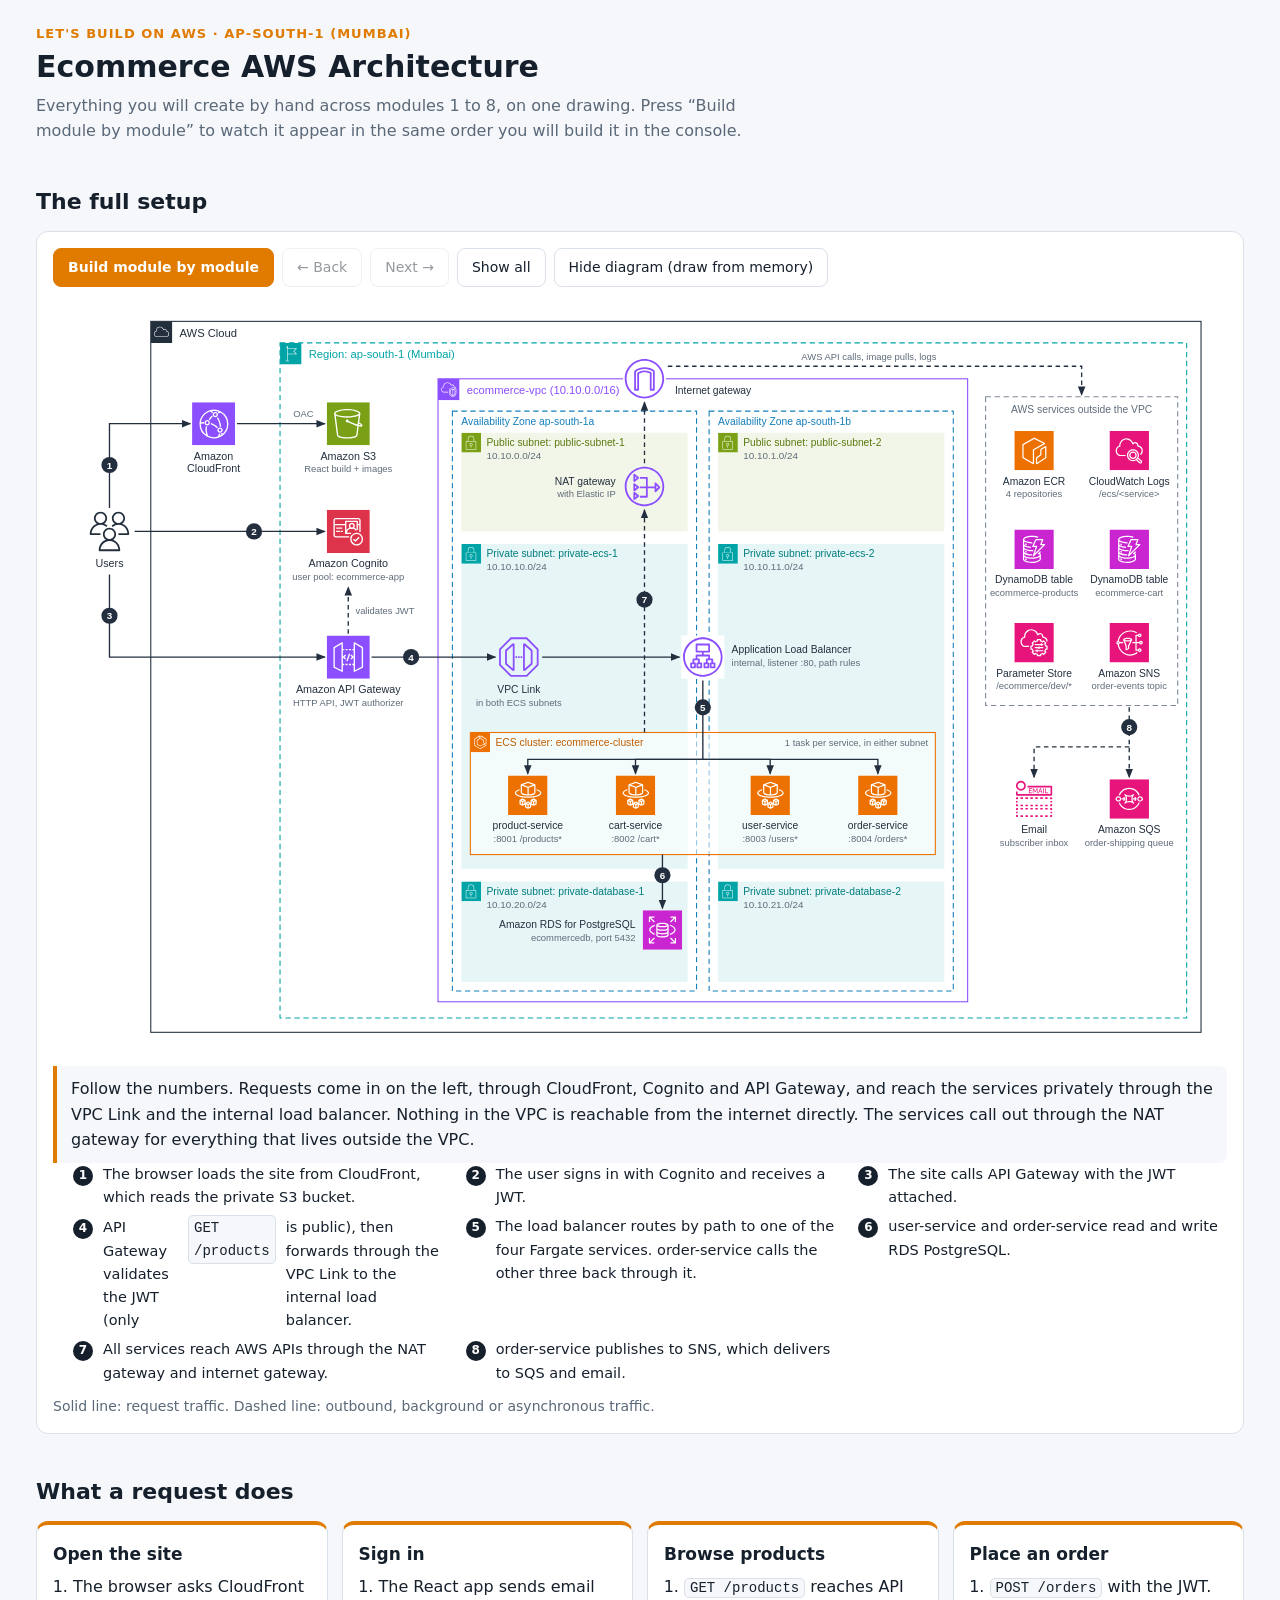
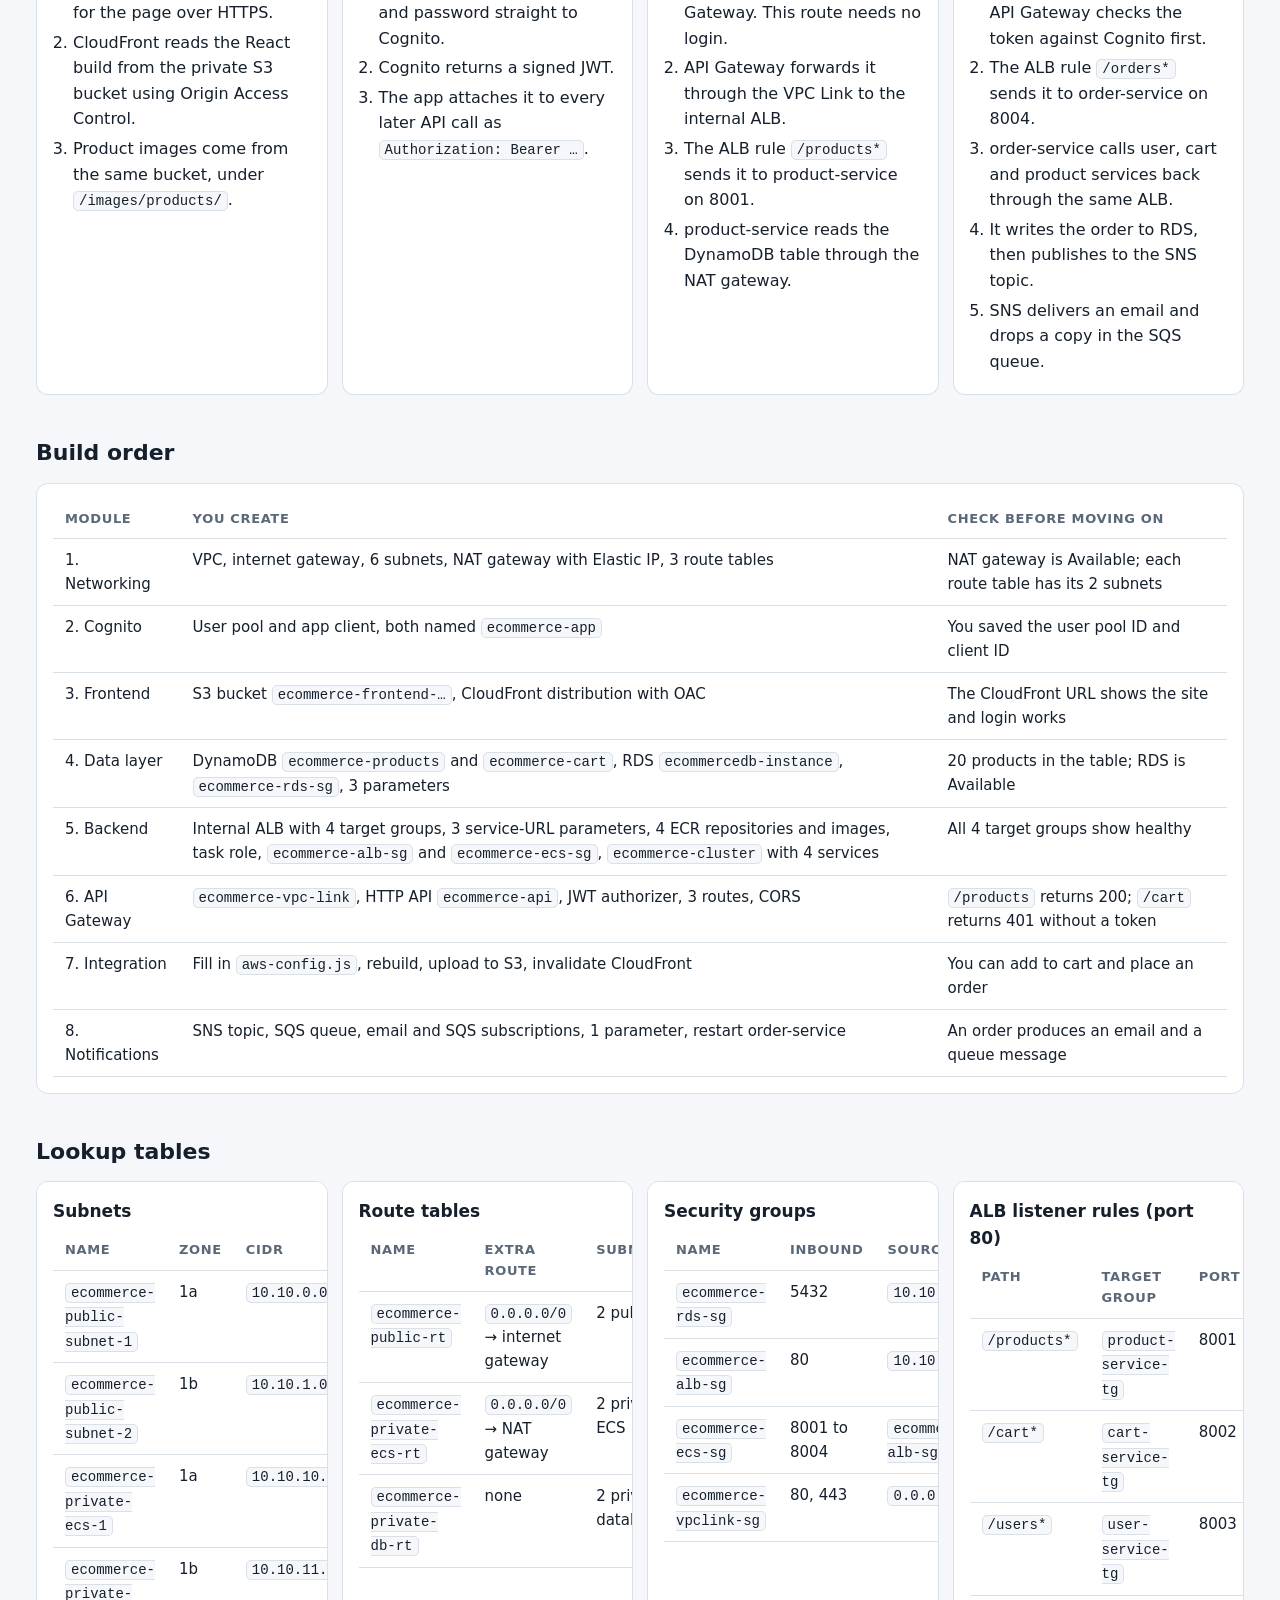
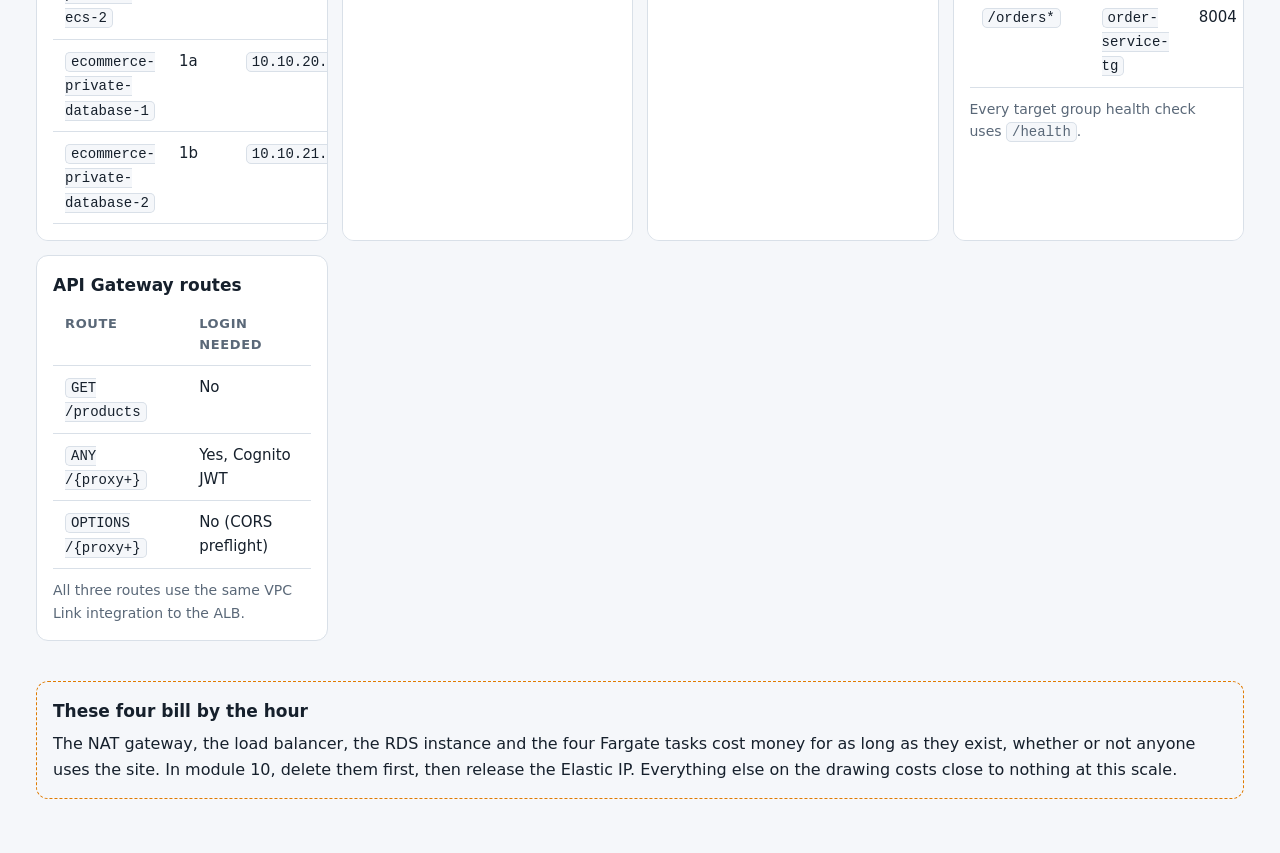
==== deployment/architecture.html @ 4096ec78 "Initial commit: eCommerce microservices on AWS React frontend, four FastAPI microservices (product, " ====
<!DOCTYPE html>
<meta charset="UTF-8">
<meta name="viewport" content="width=device-width, initial-scale=1">
<title>Ecommerce AWS Architecture</title>
<style>
  /* Layout: one large build-by-module diagram, then request traces and lookup tables. Tokens follow the 30-day AWS drawing plan. */
  :root {
    --bg: #f5f7fa; --card: #ffffff; --text: #16202c; --muted: #5a6878; --border: #d9e0e8;
    --orange: #e07b00; --region: #008a8c; --az: #1272b0; --dc: #3c4a5c;
    --region-fill: #e9f7f7; --cloud-fill: #ffffff;
    --vpc: #7a3ff2; --pub: #3f8a1c; --priv: #3b5bdb; --vpc-fill: #f8f5ff; --pub-fill: #e9f6e0; --priv-fill: #e8edfd;
    --db-fill: #e6f1fa; --bad: #c0362c;
  }
  @media (prefers-color-scheme: dark) {
    :root:not([data-theme="light"]) {
      --bg: #0f151c; --card: #18212c; --text: #e8eef5; --muted: #9aa8b8; --border: #2c3948;
      --orange: #ff9d2e; --region: #2cc5c7; --az: #55b0ee; --dc: #b7c4d3;
      --region-fill: #12292c; --cloud-fill: #141c26;
      --vpc: #b08cff; --pub: #7cc653; --priv: #8da2fb; --vpc-fill: #1b1930; --pub-fill: #1a2e15; --priv-fill: #1b2242;
      --db-fill: #142736; --bad: #ff7b72; color-scheme: dark;
    }
  }
  :root[data-theme="dark"] {
    --bg: #0f151c; --card: #18212c; --text: #e8eef5; --muted: #9aa8b8; --border: #2c3948;
    --orange: #ff9d2e; --region: #2cc5c7; --az: #55b0ee; --dc: #b7c4d3;
    --region-fill: #12292c; --cloud-fill: #141c26;
    --vpc: #b08cff; --pub: #7cc653; --priv: #8da2fb; --vpc-fill: #1b1930; --pub-fill: #1a2e15; --priv-fill: #1b2242;
    --db-fill: #142736; --bad: #ff7b72; color-scheme: dark;
  }
  * { box-sizing: border-box; }
  body { margin: 0; background: var(--bg); color: var(--text); font: 16px/1.6 system-ui, -apple-system, "Segoe UI", Roboto, sans-serif; }
  main { max-width: 1240px; margin: 0 auto; padding-block: 24px 64px; padding-inline: 16px; }
  header .tag { color: var(--orange); font-weight: 700; letter-spacing: .08em; text-transform: uppercase; font-size: 13px; }
  h1 { margin: 4px 0 8px; font-size: 30px; line-height: 1.2; text-wrap: balance; }
  h2 { margin: 40px 0 12px; font-size: 22px; }
  h3 { margin: 0 0 6px; font-size: 17px; }
  p { margin: 0 0 12px; }
  .lead { color: var(--muted); max-width: 720px; }
  .card { background: var(--card); border: 1px solid var(--border); border-radius: 12px; padding: 16px; min-width: 0; }
  .controls { display: flex; flex-wrap: wrap; gap: 8px; align-items: center; margin-bottom: 12px; }
  button { font: inherit; font-size: 14px; padding: 7px 14px; border-radius: 8px; border: 1px solid var(--border); background: var(--card); color: var(--text); cursor: pointer; }
  button:hover { border-color: var(--orange); }
  button:focus-visible { outline: 2px solid var(--orange); outline-offset: 2px; }
  button.primary { background: var(--orange); border-color: var(--orange); color: #fff; font-weight: 600; }
  button:disabled { opacity: .45; cursor: default; }
  .stepname { font-size: 14px; color: var(--muted); margin-left: 4px; }
  #caption { margin: 12px 0 0; padding: 10px 14px; border-left: 4px solid var(--orange); background: var(--bg); border-radius: 0 8px 8px 0; min-height: 48px; }
  .diagram-wrap { overflow-x: auto; background: #fff; border-radius: 8px; padding: 8px; }
  svg { display: block; width: 100%; min-width: 980px; height: auto; }
  svg text { font-family: "Amazon Ember", "Helvetica Neue", Arial, system-ui, sans-serif; fill: #232F3E; }
  svg text.mono, svg .mono text { font-family: ui-monospace, Menlo, Consolas, monospace; white-space: pre; }
  svg text.mut, svg .mut text { fill: #5F6B7A; }
  .hidden-step { display: none; }
  .practice svg { visibility: hidden; }
  .practice .diagram-wrap { background: repeating-linear-gradient(45deg, var(--card) 0 12px, var(--border) 12px 13px); }
  .flow { display: grid; grid-template-columns: repeat(auto-fit, minmax(300px, 1fr)); gap: 6px 24px; margin: 14px 0 0; padding: 0; list-style: none; counter-reset: f; font-size: 14.5px; }
  .flow li { counter-increment: f; display: flex; gap: 10px; align-items: baseline; margin: 0; }
  .flow li::before { content: counter(f); flex: none; width: 20px; height: 20px; border-radius: 50%; background: var(--text); color: var(--card); font-size: 12px; font-weight: 700; display: inline-flex; align-items: center; justify-content: center; }
  .linekey { margin: 10px 0 0; font-size: 14px; color: var(--muted); }
  .grid { display: grid; grid-template-columns: repeat(auto-fit, minmax(270px, 1fr)); gap: 14px; }
  .card.req { border-top: 4px solid var(--orange); }
  .card ol, .card ul { margin: 0; padding-left: 20px; } li { margin-bottom: 4px; }
  table { width: 100%; border-collapse: collapse; font-size: 15px; }
  th, td { text-align: left; padding: 9px 12px; border-bottom: 1px solid var(--border); vertical-align: top; }
  th { color: var(--muted); font-size: 13px; text-transform: uppercase; letter-spacing: .05em; }
  .table-wrap { overflow-x: auto; }
  code { background: var(--bg); border: 1px solid var(--border); border-radius: 5px; padding: 1px 5px; font-size: 14px; }
  .next { margin-top: 40px; padding: 16px; border-radius: 12px; border: 1px dashed var(--orange); }
</style>

<main>
  <header>
    <div class="tag">Let's Build on AWS · ap-south-1 (Mumbai)</div>
    <h1>Ecommerce AWS Architecture</h1>
    <p class="lead">Everything you will create by hand across modules 1 to 8, on one drawing. Press “Build module by module” to watch it appear in the same order you will build it in the console.</p>
  </header>

  <h2>The full setup</h2>
  <div class="card" id="diagramCard">
    <div class="controls">
      <button class="primary" id="btnBuild">Build module by module</button>
      <button id="btnPrev" disabled>← Back</button>
      <button id="btnNext" disabled>Next →</button>
      <button id="btnAll">Show all</button>
      <button id="btnPractice">Hide diagram (draw from memory)</button>
      <span class="stepname" id="stepName"></span>
    </div>
    <div class="diagram-wrap">
      <svg viewBox="0 0 1290 824" role="img" aria-label="Ecommerce architecture: users reach a React site through CloudFront and S3, sign in with Cognito, and call API Gateway, which goes through a VPC Link to an internal load balancer and four Fargate services in private subnets. The services use RDS PostgreSQL inside the VPC and reach DynamoDB, Parameter Store, ECR, CloudWatch and SNS through a NAT gateway.">
        <defs>
          <marker id="arr" viewBox="0 0 10 10" refX="9" refY="5" markerWidth="7" markerHeight="7" orient="auto-start-reverse"><path d="M0 1 L10 5 L0 9 z" fill="#232F3E"/></marker>
          <!-- Official AWS Architecture Icons (aws-icons 3.3.0) -->
          <symbol id="i-cloudfront" viewBox="0 0 64 64"><g fill="none" fill-rule="evenodd"><path fill="#8c4fff" d="M0 0h64v64H0z"/><path fill="#fff" d="M41.5 43.5c-1.103 0-2-.897-2-2s.897-2 2-2 2 .897 2 2-.897 2-2 2m0-6c-2.206 0-4 1.794-4 4s1.794 4 4 4 4-1.794 4-4-1.794-4-4-4m-19-5c-1.103 0-2-.897-2-2s.897-2 2-2 2 .897 2 2-.897 2-2 2m0-6c-2.206 0-4 1.794-4 4s1.794 4 4 4 4-1.794 4-4-1.794-4-4-4m22.889 20.624a29 29 0 0 0-.704-1.533l-1.789.895c.274.549.524 1.113.76 1.679a19 19 0 0 1-2.628 1.575c.356-.875.666-1.765.946-2.728l-1.92-.558a25.2 25.2 0 0 1-1.87 4.679A19.2 19.2 0 0 1 32.5 52c-3.035 0-5.933-.686-8.629-2.024-1.368-3.361-2.033-6.442-2.033-9.417 0-1.292.225-2.363.484-3.603q.096-.455.192-.932l-1.963-.386q-.092.465-.186.907c-.271 1.293-.527 2.515-.527 4.014 0 2.515.436 5.085 1.316 7.795A19.46 19.46 0 0 1 13 32.5c0-.111.01-.227.012-.339a24 24 0 0 1 4.842-.59l-.05-1.999c-1.635.04-3.11.207-4.641.512.918-7.401 6.049-13.69 13.16-16.065 1.55.799 2.697 1.505 3.812 2.351l1.209-1.594a24 24 0 0 0-2.198-1.477A19.6 19.6 0 0 1 32.5 13c2.532 0 5.032.494 7.349 1.439a33 33 0 0 0-1.606.532l.68 1.881c1.393-.503 2.485-.812 3.648-1.031C48.399 19.341 52 25.667 52 32.5a19.36 19.36 0 0 1-6.611 14.624m-2.381-33.375A21.4 21.4 0 0 0 32.5 11c-2.108 0-4.176.301-6.143.895-8.634 2.569-14.789 10.335-15.312 19.301-.035.429-.045.866-.045 1.304a21.47 21.47 0 0 0 11.354 18.955A21.54 21.54 0 0 0 32.5 54a21.1 21.1 0 0 0 6.937-1.157 21 21 0 0 0 6.209-3.336C50.955 45.399 54 39.2 54 32.5a21.52 21.52 0 0 0-10.992-18.751m-4.624 23.662-1.381 1.447c-2.981-2.843-5.956-4.712-9.366-5.883l.65-1.892c3.692 1.268 6.901 3.279 10.097 6.328m.06-15.047c2.838 4.328 4.436 9.08 4.749 14.124l-1.996.124c-.292-4.693-1.78-9.117-4.425-13.152zm-11.993 4.433-1.678-1.089c1.543-2.376 2.866-3.95 4.563-5.43l1.314 1.508c-1.547 1.349-2.764 2.801-4.199 5.011M34.5 16.5c1.103 0 2 .897 2 2s-.897 2-2 2-2-.897-2-2 .897-2 2-2m0 6c2.206 0 4-1.794 4-4s-1.794-4-4-4-4 1.794-4 4 1.794 4 4 4"/></g></symbol>
          <symbol id="i-s3" viewBox="0 0 64 64"><g fill="none" fill-rule="evenodd"><path fill="#7aa116" d="M0 0h64v64H0z"/><path fill="#fff" d="m47.759 33.948.234-1.817c2.173 1.254 2.849 1.99 3.044 2.293-.324.061-1.205.085-3.278-.476M30.499 21c-10.374 0-17.117-2.512-17.5-4.304v-.185c.35-1.119 6.14-4.51 17.5-4.51 11.34 0 17.133 3.38 17.5 4.504v.111C47.725 18.446 40.962 21 30.5 21m15.319 12.362c-4.765-1.565-10.906-4.383-13.224-5.474a2.09 2.09 0 0 0-2.082-1.982A2.097 2.097 0 0 0 28.418 28c0 1.154.94 2.094 2.094 2.094.457 0 .877-.152 1.22-.4 2.4 1.128 8.887 4.104 13.826 5.686l-1.721 13.344C43.583 50.352 38.919 52 30.497 52c-8.425 0-13.092-1.648-13.342-3.249l-3.72-28.937C16.945 21.915 23.749 23 30.5 23c6.75 0 13.554-1.085 17.065-3.185zM50 16.5c0-3.069-8.34-6.5-19.5-6.5S11 13.431 11 16.5v.543l4.174 31.99C15.874 53.516 26.123 54 30.497 54c4.372 0 14.616-.484 15.32-4.993l1.684-13.06c1.277.332 2.31.51 3.115.508.99 0 1.657-.252 2.08-.758.35-.416.489-.94.389-1.476-.228-1.22-1.682-2.509-4.715-4.177l-.1-.055L50 17.044z"/></g></symbol>
          <symbol id="i-cognito" viewBox="0 0 64 64"><g fill="none" fill-rule="evenodd"><path fill="#dd344c" d="M0 0h64v64H0z"/><path fill="#fff" d="M48.385 21.006v-5.303c0-.922-.618-1.702-1.35-1.702H13.37c-.733 0-1.35.78-1.35 1.702v5.303h15.151v-4.002c0-.553.452-1.001 1.01-1.001h17.173c.558 0 1.01.448 1.01 1v4.003zm-4.04-3.002H29.193v12.384a8.6 8.6 0 0 1 4.533-3.985 4.42 4.42 0 0 1-.954-2.737c0-2.467 2.039-4.474 4.546-4.474 2.506 0 4.546 2.007 4.546 4.474a4.42 4.42 0 0 1-1.08 2.88 8.7 8.7 0 0 1 3.56 2.845zm-4.502 5.662c0-1.364-1.132-2.472-2.525-2.472s-2.525 1.108-2.525 2.472c0 .897.498 1.723 1.3 2.158a2.59 2.59 0 0 0 2.445-.001 2.46 2.46 0 0 0 1.305-2.157m8.543 9.349V23.008h-2.021v7.005h-1.713l-1.646.985a6.7 6.7 0 0 0-3.755-2.894 5.42 5.42 0 0 1-4.336 0 6.58 6.58 0 0 0-4.68 5.912h6.029v2.001h-8.082c-.558 0-1.01-.448-1.01-1v-12.01H12.02v14.31c0 .923.618 1.702 1.35 1.702h19.863v2.002H13.371c-1.859 0-3.371-1.662-3.371-3.703V15.703C10 13.66 11.512 12 13.37 12h33.665c1.858 0 3.37 1.661 3.37 3.703v17.312zm-5.08 13.979 5.626-5.574-1.429-1.415-4.912 4.866-2.115-2.095-1.429 1.415 2.83 2.803a1.014 1.014 0 0 0 1.428 0m2.011-11.031a7.58 7.58 0 0 1 5.833 4.057c.69 1.34.957 2.843.773 4.344a7.5 7.5 0 0 1-1.765 3.997 7.65 7.65 0 0 1-2.526 1.918 7.56 7.56 0 0 1-4.143.665 7.6 7.6 0 0 1-3.78-1.567 7.48 7.48 0 0 1-2.825-6.834 7.55 7.55 0 0 1 4.064-5.806 7.55 7.55 0 0 1 4.37-.774m3.181 16.124a9.7 9.7 0 0 0 3.196-2.426 9.5 9.5 0 0 0 2.235-5.056 9.46 9.46 0 0 0-.98-5.495 9.6 9.6 0 0 0-7.387-5.133 9.57 9.57 0 0 0-5.542.983 9.55 9.55 0 0 0-5.142 7.341c-.406 3.329.93 6.56 3.574 8.643A9.6 9.6 0 0 0 44.41 53c1.413 0 2.807-.31 4.088-.913M21.111 33.015h3.03v-2.002h-3.03zm-7.07 0h6.06v-2.002h-6.06zm0-5.004h9.09V26.01h-9.09z"/></g></symbol>
          <symbol id="i-apigw" viewBox="0 0 64 64"><path fill="#8c4fff" d="M0 0h64v64H0z"/><path fill="#fff" fill-rule="evenodd" d="M28 44h3v-2h-3zm5 0h3v-2h-3zm-5-22h3v-2h-3zm5 0h3v-2h-3zm-11-9.26-10 5.834v27.808l10 5zM24 20h2v2h-2v20h2v2h-2v9a1 1 0 0 1-1.447.895l-12-6A1 1 0 0 1 10 47V18a1 1 0 0 1 .496-.864l12-7A1.002 1.002 0 0 1 24 11zm28-1.426L42 12.74v38.641l10-5zM54 18v29c0 .379-.214.725-.553.895l-12 6a1 1 0 0 1-.972-.044A1 1 0 0 1 40 53v-9h-2v-2h2V22h-2v-2h2v-9a.998.998 0 0 1 1.504-.864l12 7A1 1 0 0 1 54 18m-19.061 9.342-1.878-.684-4 11 1.878.684zm4.768 5.365a1 1 0 0 0 0-1.414l-3-3-1.414 1.414L37.586 32l-2.293 2.293 1.414 1.414zm-12.414 3-3-3a1 1 0 0 1 0-1.414l3-3 1.414 1.414L26.414 32l2.293 2.293z" clip-rule="evenodd"/></symbol>
          <symbol id="i-fargate" viewBox="0 0 64 64"><g fill="none" fill-rule="evenodd"><path fill="#ed7100" d="M0 0h64v64H0z"/><path fill="#fff" d="M42.467 46.382v-3.764l1.994-1v3.764zm-3.987-4.764 1.994 1v3.764l-1.994-1zm-4.983 9.764v-3.764l1.993-1v3.764zm-3.987-4.764 1.993 1v3.764l-1.993-1zm-4.984-.236v-3.764l1.994-1v3.764zm-3.987-4.764 1.994 1v3.764l-1.994-1zm2.99-2.5 1.759.882-1.758.882L21.77 40zm8.971 5 1.758.882-1.758.882L30.742 45zm8.97-5L43.23 40l-1.759.882L39.712 40zm4.433-.012-3.987-2a.99.99 0 0 0-.891 0l-3.987 2a1 1 0 0 0-.551.894v3.882l-3.541-1.776a.99.99 0 0 0-.892 0l-3.54 1.776V40a1 1 0 0 0-.552-.894l-3.987-2a.99.99 0 0 0-.89 0l-3.988 2a1 1 0 0 0-.55.894v6c0 .379.212.725.55.895l3.987 2a1 1 0 0 0 .891 0l3.541-1.777V51c0 .379.214.725.552.895l3.986 2a1 1 0 0 0 .892 0l3.986-2c.338-.17.552-.516.552-.895v-3.882l3.54 1.777a1 1 0 0 0 .892 0l3.987-2c.338-.17.55-.516.55-.895v-6a1 1 0 0 0-.55-.894M54 28.09c0 5.103-11.077 7.856-21.5 7.856S11 33.193 11 28.09c0-2.461 2.68-4.616 7.547-6.067l.568 1.917c-3.776 1.126-6.122 2.716-6.122 4.15 0 2.764 8.343 5.856 19.507 5.856s19.507-3.092 19.507-5.856c0-1.434-2.346-3.024-6.122-4.15l.568-1.917C51.32 23.474 54 25.629 54 28.09M32.5 12.064 40.547 15 32.5 17.936 24.453 15zm8.868 16.584c-1.556.7-4.155 1.516-7.871 1.645V19.701l8.97-3.273v10.485c0 .754-.431 1.435-1.1 1.735m-18.835-1.735V16.428l8.97 3.273v10.592c-3.716-.129-6.315-.945-7.87-1.645-.669-.3-1.1-.981-1.1-1.735m.283 3.56c1.87.842 5.07 1.846 9.684 1.846 4.615 0 7.813-1.004 9.684-1.846 1.383-.622 2.277-2.019 2.277-3.56V15a1 1 0 0 0-.656-.94l-10.964-4a1 1 0 0 0-.682 0l-10.964 4a1 1 0 0 0-.656.94v11.913c0 1.541.894 2.938 2.277 3.56"/></g></symbol>
          <symbol id="i-ecs" viewBox="0 0 64 64"><g fill="none" fill-rule="evenodd"><path fill="#ed7100" d="M0 0h64v64H0z"/><path fill="#fff" d="m50 36.382-6-3V25a1 1 0 0 0-.515-.874L35 19.412V12.75l15 8.822zm1.507-16.244-17-10a1.001 1.001 0 0 0-1.507.863v9c0 .362.197.697.515.873L42 25.588V34c0 .38.214.725.553.895l8 4a1 1 0 0 0 .972-.044c.295-.183.475-.504.475-.85V21c0-.355-.188-.683-.493-.863M32 51.828 15 41.439V21.554l14-8.75v6.642l-7.53 4.706A1 1 0 0 0 21 25v13a1 1 0 0 0 .485.857l10 6a1 1 0 0 0 .994.021l10.509-5.732 5.047 2.883zm18.496-10.696-7-4a1 1 0 0 0-.975-.01l-10.498 5.726L23 37.434v-11.88l7.53-4.706A1 1 0 0 0 31 20v-9a1 1 0 0 0-1.53-.847l-16 10A1 1 0 0 0 13 21v21c0 .348.182.671.479.854l18 11a1 1 0 0 0 1.042 0l18-11a1 1 0 0 0-.025-1.722"/></g></symbol>
          <symbol id="i-ecr" viewBox="0 0 64 64"><g fill="none" fill-rule="evenodd"><path fill="#ed7100" d="M0 0h64v64H0z"/><path fill="#fff" d="M30.726 29.922c-.447.26-.726.745-.726 1.263v20.35l-15-8.677V23.01l17.172-9.933 14.916 7.38zm18.978-9.502c0-.518-.278-1-.783-1.288l-16.042-7.936a1.45 1.45 0 0 0-1.451-.002l-17.699 10.24c-.449.259-.729.743-.729 1.263v20.476c0 .518.279 1.001.728 1.262l16.088 9.306a1.45 1.45 0 0 0 1.456.001c.449-.259.728-.743.728-1.263v-20.98l16.978-9.821c.448-.259.726-.74.726-1.258M50 42.941l-12.996 8.592V44.41l6.599-4.994c.25-.19.397-.486.397-.8V30.48l6-3.474zm1.273-18.142a1.45 1.45 0 0 0-1.456 0l-6.938 4.014c-.24.13-.879.475-.879 1.217v8.087l-6.337 4.796a1.47 1.47 0 0 0-.659 1.221v8.412c0 .52.28 1.004.729 1.264.218.125.462.19.712.19.264 0 .537-.072.794-.222l14.036-9.28c.447-.26.725-.744.725-1.262V26.063c0-.52-.279-1.004-.727-1.264"/></g></symbol>
          <symbol id="i-rds" viewBox="0 0 64 64"><g fill="none" fill-rule="evenodd"><path fill="#c925d1" d="M0 0h64v64H0z"/><path fill="#fff" d="M54 11v8h-2v-5.586l-6.293 6.293-1.414-1.414L50.586 12h-5.461v-2H53a1 1 0 0 1 1 1m-42 7.875h-2V11a1 1 0 0 1 1-1h8v2h-5.586l6.293 6.293-1.414 1.414L12 13.414zm7.707 26.832L13.414 52h5.461v2H11a1 1 0 0 1-1-1v-8h2v5.586l6.293-6.293zM51.5 31.781c0-2.429-2.866-4.849-7.667-6.474l.641-1.894c5.736 1.941 9.026 4.991 9.026 8.368s-3.29 6.427-9.026 8.369l-.641-1.895c4.801-1.624 7.667-4.045 7.667-6.474m-38.957 0c0 2.324 2.681 4.679 7.172 6.3l-.68 1.88c-5.396-1.947-8.492-4.928-8.492-8.18s3.096-6.233 8.492-8.18l.68 1.881c-4.491 1.621-7.172 3.976-7.172 6.299M52 45.125h2V53a1 1 0 0 1-1 1h-8v-2h5.586l-6.293-6.293 1.414-1.414L52 50.586zM32.022 31.402c-5.023 0-7.896-1.343-8.022-1.919v-3.226c2.159 1.009 5.609 1.336 8 1.336s5.841-.327 8-1.336v3.226c-.106.574-2.949 1.919-7.978 1.919m0 5.728c-5.023 0-7.896-1.344-8.022-1.92v-3.254c1.953.981 5.055 1.446 8.022 1.446 2.951 0 6.033-.464 7.978-1.442v3.25c-.106.575-2.948 1.92-7.978 1.92M32 42.268c-5.05 0-7.896-1.351-8-1.922v-2.663c1.953.982 5.055 1.447 8.022 1.447 2.951 0 6.033-.464 7.978-1.443v2.655c-.104.575-2.95 1.926-8 1.926m0-20.075c4.971 0 7.642 1.177 7.982 1.701-.34.523-3.011 1.699-7.982 1.699-5.091 0-7.767-1.232-8-1.644v-.019c.233-.504 2.909-1.737 8-1.737m0-2c-3.714 0-10 .78-10 3.701v16.452c0 2.695 5.184 3.922 10 3.922s10-1.227 10-3.922V23.894c0-2.921-6.286-3.701-10-3.701"/></g></symbol>
          <symbol id="i-dynamodb" viewBox="0 0 64 64"><g fill="none" fill-rule="evenodd"><path fill="#c925d1" d="M0 0h64v64H0z"/><path fill="#fff" d="M46.586 25.25H43a1 1 0 0 1-.822-.435 1.02 1.02 0 0 1-.114-.931l2.493-6.722h-8.913l-4.091 9.098H36c.32 0 .623.156.812.42.187.264.239.602.136.91l-3.66 11.101zm3.12-.297L31.709 43.15a.99.99 0 0 1-1.232.146 1.014 1.014 0 0 1-.423-1.18l4.56-13.833H30a1 1 0 0 1-.841-.463 1.02 1.02 0 0 1-.07-.966l5-11.12a1 1 0 0 1 .91-.593h11c.329 0 .636.163.823.435.187.273.23.62.115.931l-2.494 6.721H49a1 1 0 0 1 .924.624c.155.378.069.813-.217 1.102M41.002 44.22c-2.71 1.886-7.687 2.882-12.468 2.882-4.816 0-9.837-1.01-12.533-2.924l.001 3.816c0 1.664 4.768 3.984 12.532 3.984 7.495 0 12.468-2.702 12.468-4.49zm2.064-3.27c0 .187-.032.367-.064.546v5.993C43 51.079 36.51 54 28.533 54c-6.903 0-13.871-1.89-14.473-5.5h-.059L14 43.445V16.151h.001c0-3.996 7.487-6.151 14.532-6.151 3.94 0 7.73.64 10.397 1.756l-.766 1.868c-2.432-1.019-5.943-1.602-9.631-1.602-7.764 0-12.532 2.405-12.532 4.13 0 1.724 4.768 4.129 12.532 4.129.195 0 .399 0 .596-.007l.078 2.02c-.225.009-.45.009-.674.009-4.817 0-9.837-1.01-12.533-2.924v4.358h.001v.017c.005.53.489 1.143 1.364 1.72 1.982 1.288 5.55 2.168 9.539 2.351l-.091 2.02c-4.126-.19-7.75-1.069-10.086-2.416-.31.298-.726 1.056-.726 1.467 0 1.724 4.768 4.129 12.532 4.129.738 0 1.465-.025 2.162-.075l.14 2.017c-.743.054-1.518.08-2.302.08-4.817 0-9.837-1.009-12.533-2.924v3.67h.001c.005.547.489 1.16 1.364 1.737 2.268 1.474 6.549 2.393 11.168 2.393h.33v2.022h-.33c-4.778 0-9.86-1.008-12.532-2.543-.322.298 0 1.01 0 1.548 0 1.725 4.768 4.13 12.532 4.13s12.532-2.405 12.532-4.13c0-.61-.6-1.174-1.092-1.538-.41.247-.86.483-1.372.7l-.768-1.868c.53-.223.99-.463 1.364-.711 1.1-.734 1.804-1.779 1.804-2.175h2c0 .94-.621 1.947-1.417 2.775 1.192 1.04 1.48 2.078 1.48 2.817M17.142 48.39c.791.408 1.716.772 2.752 1.08l.564-1.94a14 14 0 0 1-2.406-.94zm2.752-11.05.564-1.94c-.916-.272-1.726-.589-2.406-.94l-.91 1.799c.791.41 1.716.772 2.752 1.08m-2.752-13.21.91-1.801c.68.352 1.49.668 2.406.94l-.564 1.94a16 16 0 0 1-2.752-1.08"/></g></symbol>
          <symbol id="i-sns" viewBox="0 0 64 64"><g fill="none" fill-rule="evenodd"><path fill="#e7157b" d="M0 0h64v64H0z"/><path fill="#fff" d="M14 31a1.001 1.001 0 0 1 0 2 1.001 1.001 0 0 1 0-2m19.396 20c-8.888 0-16.574-6.919-18.244-16.232A3 3 0 0 0 16.815 33H22v-2h-5.185a3 3 0 0 0-1.66-1.768C16.776 20.49 24.451 14 33.396 14c4.191 0 7.192.844 10.033 2.821l1.142-1.642C41.411 12.98 37.965 12 33.396 12c-10.002 0-18.57 7.322-20.255 17.14A2.99 2.99 0 0 0 11 32c0 1.353.906 2.486 2.139 2.859C14.88 45.248 23.456 53 33.396 53c4.232 0 8.333-1.409 12.189-4.189l-1.17-1.622C40.907 49.718 37.199 51 33.396 51m-8.334-21.541c1.395.378 3.029.541 4.372.541 1.282 0 2.826-.145 4.184-.474l-3.513 7.027A1 1 0 0 0 30 37v3.501a26 26 0 0 0-.399.331c-.394.33-1.169.981-1.601 1.142V37q0-.192-.071-.372zM29.434 26c2.599 0 4.581.566 5.335 1-.754.434-2.736 1-5.335 1-2.695 0-4.533-.601-5.216-1 .683-.399 2.521-1 5.216-1M27 44h1q.065 0 .128-.008c.966-.125 1.918-.924 2.758-1.628.259-.217.486-.412.66-.526.283-.185.454-.5.454-.838v-3.764l4.592-9.183c.258-.308.408-.657.408-1.053 0-2.201-4.525-3-7.566-3-2.989 0-7.434.799-7.434 3 0 .317.101.601.268.862L26 37.192V43a1 1 0 0 0 1 1m22-1a1.001 1.001 0 0 1 0 2 1.001 1.001 0 0 1 0-2m0-24a1.001 1.001 0 0 1 0 2 1.001 1.001 0 0 1 0-2m2 12a1.001 1.001 0 0 1 0 2 1.001 1.001 0 0 1 0-2m-7 2h4.185A2.99 2.99 0 0 0 51 35c1.654 0 3-1.346 3-3s-1.346-3-3-3a2.99 2.99 0 0 0-2.815 2H44V21h2.185A2.99 2.99 0 0 0 49 23c1.654 0 3-1.346 3-3s-1.346-3-3-3a2.99 2.99 0 0 0-2.815 2H43a1 1 0 0 0-1 1v11h-5v2h5v11a1 1 0 0 0 1 1h3.185A2.99 2.99 0 0 0 49 47c1.654 0 3-1.346 3-3s-1.346-3-3-3a2.99 2.99 0 0 0-2.815 2H44z"/></g></symbol>
          <symbol id="i-sqs" viewBox="0 0 64 64"><g fill="none" fill-rule="evenodd"><path fill="#e7157b" d="M0 0h64v64H0z"/><path fill="#fff" d="m23.847 35.514 1.999-2.95a.98.98 0 0 0 .002-1.096l-2-2.976-1.665 1.092.96 1.429h-3.127v1.975h3.136l-.967 1.427zm17.996-.002 2-2.964a.98.98 0 0 0 0-1.096l-2-2.962-1.664 1.095.964 1.429h-3.131v1.975h3.13l-.963 1.427zM28.494 32c0 1.485-.232 2.896-.667 4.154a13.4 13.4 0 0 1 4.188-.654c1.44 0 2.879.218 4.188.654-.434-1.258-.667-2.669-.667-4.154 0-1.483.233-2.894.667-4.152-2.62.872-5.755.872-8.376 0 .435 1.258.667 2.669.667 4.152m-4.19 7.62a.98.98 0 0 1 0-1.397c1.372-1.356 2.19-3.682 2.19-6.223 0-2.539-.818-4.865-2.19-6.221a.98.98 0 0 1 0-1.397 1.007 1.007 0 0 1 1.413 0c2.942 2.907 9.654 2.907 12.597 0a1.007 1.007 0 0 1 1.414 0 .98.98 0 0 1 0 1.397c-1.373 1.356-2.193 3.682-2.193 6.221s.82 4.867 2.193 6.223a.98.98 0 0 1 0 1.397 1 1 0 0 1-.707.29 1 1 0 0 1-.707-.29c-2.943-2.907-9.655-2.907-12.597 0a1.007 1.007 0 0 1-1.414 0m26.969-9.357a2.5 2.5 0 0 0-1.764-.722 2.5 2.5 0 0 0-1.763.722 2.43 2.43 0 0 0-.731 1.741c0 .66.26 1.278.73 1.743a2.52 2.52 0 0 0 3.528 0 2.446 2.446 0 0 0 0-3.484m1.413 4.88a4.5 4.5 0 0 1-3.177 1.3 4.5 4.5 0 0 1-3.177-1.3 4.38 4.38 0 0 1-1.317-3.139c0-1.185.468-2.3 1.317-3.139a4.5 4.5 0 0 1 3.177-1.3c1.2 0 2.329.462 3.177 1.301a4.406 4.406 0 0 1 0 6.277M16.254 30.28a2.5 2.5 0 0 0-1.762-.721c-.667 0-1.293.256-1.765.72a2.447 2.447 0 0 0 0 3.486c.942.929 2.586.93 3.527 0a2.447 2.447 0 0 0 0-3.485m1.414 4.881a4.5 4.5 0 0 1-3.176 1.3 4.5 4.5 0 0 1-3.178-1.3 4.407 4.407 0 0 1 0-6.278 4.5 4.5 0 0 1 3.178-1.3c1.2 0 2.328.462 3.176 1.3a4.407 4.407 0 0 1 0 6.278m25.763 8.175c-6.329 6.253-16.627 6.253-22.956 0-1.634-1.614-2.651-3.275-3.513-5.732l-1.89.647c.968 2.762 2.125 4.64 3.99 6.481C22.616 48.245 27.284 50 31.952 50c4.67 0 9.338-1.755 12.892-5.268 1.989-1.964 3.22-3.904 4.111-6.485l-1.891-.64c-.788 2.279-1.874 3.991-3.633 5.729M16.96 26.399l-1.887-.649c.96-2.728 2.153-4.667 3.993-6.484 7.105-7.021 18.667-7.021 25.772 0 1.943 1.919 3.211 3.919 4.114 6.484l-1.887.649c-.81-2.3-1.899-4.016-3.64-5.737-6.327-6.25-16.62-6.25-22.946 0-1.633 1.614-2.653 3.277-3.519 5.737"/></g></symbol>
          <symbol id="i-ssm" viewBox="0 0 64 64"><g fill="none" fill-rule="evenodd"><path fill="#e7157b" d="M0 0h64v64H0z"/><path fill="#fff" d="M38 43.999h9v2h-9v1h-2v-1h-3v-2h3v-1h2zm3-5h6v2h-6v1h-2v-1h-6v-2h6v-1h2zm4-5.001h2v2h-2v1h-2v-1H33v-2h10v-1h2zm-28 3h7v2h-7c-.821 0-1.751 0-2.687-.597C12.703 37.383 10 34.997 10 30.477c0-5.358 3.545-7.408 5.73-8.16l-.032-.543c-.002-4.506 2.973-9.114 6.918-10.778 4.613-1.961 9.502-.99 13.076 2.6 1.046 1.047 1.916 2.311 2.597 3.768a5.46 5.46 0 0 1 4.981-.83c2.257.742 3.679 2.789 3.894 5.55C51.701 23.105 54 25.766 54 29.996h-2c0-4.541-3.422-5.66-5.996-6.105a1 1 0 0 1-.813-1.169c-.028-2.205-.952-3.765-2.545-4.288-1.424-.47-2.997.049-3.908 1.288a1.002 1.002 0 0 1-1.748-.258c-.636-1.79-1.549-3.29-2.715-4.457-1.428-1.436-5.348-4.523-10.879-2.17-3.197 1.348-5.7 5.248-5.7 8.877l.077 1.272a1 1 0 0 1-.752 1.03c-1.875.476-5.021 1.95-5.021 6.46 0 3.383 1.841 5.259 3.385 6.236.427.272.869.285 1.615.285m35 4.525-1.101-.063a1.02 1.02 0 0 0-1.032.78 10 10 0 0 1-1.305 3.153 1 1 0 0 0 .179 1.28l.822.733-2.156 2.156-.729-.817a1 1 0 0 0-1.281-.18 10 10 0 0 1-3.157 1.309 1 1 0 0 0-.777 1.033L41.525 52h-3.05l.062-1.095a1 1 0 0 0-.777-1.032 10 10 0 0 1-3.155-1.31.996.996 0 0 0-1.28.18l-.732.82-2.156-2.157.82-.73c.364-.326.44-.868.18-1.281a10 10 0 0 1-1.306-3.155 1.02 1.02 0 0 0-1.032-.78L28 41.523v-3.05l1.103.063c.446.024.924-.3 1.032-.777a10 10 0 0 1 1.307-3.15 1 1 0 0 0-.179-1.28l-.826-.739 2.157-2.156.736.825a1 1 0 0 0 1.279.18 10 10 0 0 1 3.151-1.304 1 1 0 0 0 .777-1.032l-.062-1.106h3.05l-.062 1.107a1 1 0 0 0 .777 1.033c1.117.252 2.177.692 3.148 1.304a1 1 0 0 0 1.28-.18l.738-.827 2.157 2.156-.824.737a1 1 0 0 0-.179 1.28 10 10 0 0 1 1.306 3.151 1.02 1.02 0 0 0 1.032.778L52 38.473zm.943-5.107-1.343.077a12 12 0 0 0-.919-2.218l1.005-.896a1 1 0 0 0 .041-1.454l-3.655-3.654a.97.97 0 0 0-.735-.293 1 1 0 0 0-.718.334l-.899 1.009a12 12 0 0 0-2.214-.918l.076-1.35a1 1 0 0 0-.998-1.056h-5.168a1 1 0 0 0-.998 1.057l.076 1.347c-.767.23-1.509.538-2.216.917l-.897-1.006a1 1 0 0 0-.718-.334.99.99 0 0 0-.735.293l-3.655 3.654a1.002 1.002 0 0 0 .041 1.453l1.007.899q-.572 1.064-.92 2.216l-1.344-.077a1.002 1.002 0 0 0-1.057 1v5.166a1 1 0 0 0 1.057.999l1.339-.077c.232.77.539 1.514.919 2.222l-1.001.892a1.004 1.004 0 0 0-.041 1.454l3.655 3.655a.998.998 0 0 0 1.453-.042l.892-1q1.066.572 2.221.92l-.076 1.338A1 1 0 0 0 37.416 54h5.168a1 1 0 0 0 .998-1.057l-.076-1.335c.77-.232 1.514-.54 2.223-.921l.89.998c.183.205.443.326.718.334.24.012.541-.098.735-.292l3.655-3.655a1 1 0 0 0-.041-1.453l-1.003-.895c.38-.708.687-1.451.919-2.22l1.341.077a1.002 1.002 0 0 0 1.057-1v-5.166a1 1 0 0 0-1.057-1"/></g></symbol>
          <symbol id="i-cw" viewBox="0 0 64 64"><g fill="none" fill-rule="evenodd"><path fill="#e7157b" d="M0 0h64v64H0z"/><path fill="#fff" d="M42.184 39.381a4.095 4.095 0 0 0-8.189 0 4.095 4.095 0 0 0 8.189 0m2 0c0 3.353-2.734 6.081-6.095 6.081s-6.094-2.728-6.094-6.08c0-3.354 2.734-6.082 6.094-6.082s6.095 2.728 6.095 6.081m6.559 10.235-4.897-4.4a10 10 0 0 1-1.061 1.19l4.886 4.397a.806.806 0 0 0 1.131-.059.8.8 0 0 0-.059-1.128m-12.654-2.524c4.262 0 7.729-3.46 7.729-7.71 0-4.252-3.467-7.711-7.729-7.711-4.26 0-7.727 3.459-7.727 7.71s3.467 7.71 7.727 7.71m13.992 1.042a2.796 2.796 0 0 1 .207 3.946c-.553.61-1.317.92-2.083.92a2.8 2.8 0 0 1-1.872-.713l-5.161-4.646a9.67 9.67 0 0 1-5.083 1.446c-5.364 0-9.727-4.354-9.727-9.706s4.363-9.706 9.727-9.706c5.365 0 9.729 4.354 9.729 9.706a9.6 9.6 0 0 1-.921 4.095zM17.697 23.538c0 .401.023.8.07 1.185a.997.997 0 0 1-.806 1.101C15.084 26.308 12 27.772 12 32.157c0 3.323 1.836 5.157 3.377 6.11.672.423 1.263.638 1.761.643h8.989v1.996h-9c-.884-.01-1.827-.329-2.81-.947C12.708 38.964 10 36.62 10 32.157c0-5.27 3.526-7.293 5.71-8.04a14 14 0 0 1-.013-.579c0-4.378 2.976-8.916 6.924-10.56 4.611-1.927 9.498-.971 13.066 2.556 1.047 1.033 1.917 2.274 2.598 3.702a5.3 5.3 0 0 1 3.174-1.061c2.415 0 5.128 1.793 5.663 5.715C50.58 24.722 54 27.278 54 32.217c0 2.89-1.136 5.24-3.287 6.792l-1.172-1.616C51.173 36.214 52 34.473 52 32.217c0-4.978-4.189-6.217-5.99-6.519a.996.996 0 0 1-.824-1.127c-.255-3.04-2.045-4.401-3.727-4.401-1.057 0-2.05.516-2.725 1.416a.999.999 0 0 1-1.741-.26c-.634-1.752-1.547-3.223-2.712-4.375-1.43-1.411-5.348-4.444-10.89-2.132-3.193 1.33-5.694 5.16-5.694 8.72"/></g></symbol>
          <symbol id="i-alb" viewBox="0 0 48 48"><path fill="#8c4fff" fill-rule="evenodd" d="M33.69 34.375h2.345V32H33.69zm-6.939 0h2.375V32h-2.375zm-7.875 0h2.375V32h-2.375zm-6.91 0h2.285V32h-2.285zm6.035-17.5h12V11h-12zM37.035 30h-1.534v-3.375a1 1 0 0 0-1-1h-2.5V22.25a1 1 0 0 0-1-1h-6v-2.375h6a1 1 0 0 0 1-1V10a1 1 0 0 0-1-1h-14a1 1 0 0 0-1 1v7.875a1 1 0 0 0 1 1h6v2.375h-6a1 1 0 0 0-1 1v3.375h-2.5a1 1 0 0 0-1 1V30h-1.536a1 1 0 0 0-1 1v4.375a1 1 0 0 0 1 1h4.286a1 1 0 0 0 1-1V31a1 1 0 0 0-1-1h-.75v-2.375h4.125V30h-.75a1 1 0 0 0-1 1v4.375a1 1 0 0 0 1 1h4.375a1 1 0 0 0 1-1V31a1 1 0 0 0-1-1h-1.625v-3.375a1 1 0 0 0-1-1h-1.625V23.25h12v2.375h-1.625a1 1 0 0 0-1 1V30h-1.625a1 1 0 0 0-1 1v4.375a1 1 0 0 0 1 1h4.375a1 1 0 0 0 1-1V31a1 1 0 0 0-1-1h-.75v-2.375h4.125V30h-.811a1 1 0 0 0-1 1v4.375a1 1 0 0 0 1 1h4.345a1 1 0 0 0 1-1V31a1 1 0 0 0-1-1M24.001 44C12.972 44 4 35.028 4 24S12.972 4 24.001 4c11.028 0 20 8.972 20 20s-8.972 20-20 20m0-42C11.869 2 2 11.869 2 24s9.869 22 22.001 22c12.13 0 22-9.869 22-22s-9.87-22-22-22"/></symbol>
          <symbol id="i-igw" viewBox="0 0 48 48"><path fill="#8c4fff" fill-rule="evenodd" d="M33.431 35.178h-1.498V17.502a1 1 0 0 0-.589-.911l-.092-.042c-2.009-.907-4.088-1.846-7.076-1.846-3.123 0-5.415 1.009-7.68 2.134a1 1 0 0 0-.556.896v17.445h-1.463V16.312c2.434-1.98 5.943-3.107 9.71-3.107 3.5 0 6.838.997 9.244 2.748zm-9.245-23.973c-4.425 0-8.569 1.419-11.37 3.895a1 1 0 0 0-.339.749v20.329a1 1 0 0 0 1 1h3.463a1 1 0 0 0 1-1V18.356c1.92-.927 3.78-1.653 6.236-1.653 2.335 0 4.033.675 5.757 1.446v18.029a1 1 0 0 0 1 1h3.498a1 1 0 0 0 1-1v-20.72c0-.304-.139-.592-.378-.783-2.774-2.205-6.735-3.47-10.867-3.47m-.232 32.704C12.952 43.909 4 34.957 4 23.954S12.952 4 23.954 4C34.957 4 43.91 12.95 43.91 23.954c0 11.003-8.952 19.955-19.955 19.955m0-41.91C11.848 2 2 11.85 2 23.955c0 12.107 9.85 21.955 21.955 21.955 12.106 0 21.955-9.848 21.955-21.955C45.91 11.849 36.06 2 23.954 2"/></symbol>
          <symbol id="i-nat" viewBox="0 0 48 48"><path fill="#8c4fff" fill-rule="evenodd" d="M13.626 35.92v-2.837l1.774 1.419zm-.375-5.7a1.001 1.001 0 0 0-1.625.781v7a1.001 1.001 0 0 0 1.625.782l4.374-3.5a1 1 0 0 0 0-1.562zm24-3.383v-3.922l1.962 1.96zm4.083-2.668-4.376-4.375a1 1 0 0 0-1.706.707v3.375h-7.627v-9.5a1 1 0 0 0-1-1h-7.693v2h6.694v8.5H18.75v2h6.875v8.5h-6.693v2h7.694a1 1 0 0 0 1-1v-9.5h7.625v3.376a1 1 0 0 0 1.708.707l4.374-4.376a1 1 0 0 0 0-1.414m-27.708 2.127v-2.84l1.774 1.42zm-.375-5.701a1 1 0 0 0-1.625.78v7.002a1.001 1.001 0 0 0 1.625.78l4.374-3.5a1 1 0 0 0 0-1.562zm.375-4.8v-2.838l1.774 1.419zm-.375-5.7a1.001 1.001 0 0 0-1.625.781v7a1.001 1.001 0 0 0 1.625.78l4.374-3.5a1 1 0 0 0 0-1.561zM24 44.003C12.971 44.003 4 35.03 4 24S12.973 4 24 4c11.03 0 20.002 8.973 20.002 20 0 11.03-8.973 20.003-20.002 20.003M24 2C11.868 2 2 11.869 2 24c0 12.133 9.869 22.003 22 22.003 12.133 0 22.002-9.87 22.002-22.002S36.133 2 24 2"/></symbol>
          <symbol id="i-users" viewBox="0 0 48 48"><path fill="#242f3e" fill-rule="evenodd" d="M28.639 9.286c0-2.915 2.413-5.286 5.38-5.286s5.378 2.371 5.378 5.286-2.412 5.286-5.378 5.286-5.38-2.371-5.38-5.286m11.524 7.048a11.7 11.7 0 0 0-2.035-1.001c1.97-1.31 3.269-3.531 3.269-6.047 0-4.017-3.31-7.286-7.378-7.286-4.069 0-7.38 3.269-7.38 7.286 0 2.51 1.293 4.728 3.256 6.039a11.9 11.9 0 0 0-3.546 2.1l1.303 1.518A9.77 9.77 0 0 1 34 16.572c1.802 0 3.569.505 5.109 1.461 2.74 1.702 4.538 4.692 4.844 7.967H34v2h11a1 1 0 0 0 1-1c0-4.343-2.236-8.43-5.837-10.666M8.639 9.286C8.639 6.371 11.052 4 14.019 4s5.378 2.371 5.378 5.286-2.412 5.286-5.378 5.286-5.38-2.371-5.38-5.286M14 26H4.046C4.53 20.717 8.81 16.572 14 16.572c1.802 0 3.569.505 5.109 1.461.432.269.849.575 1.24.91l1.303-1.517a11.71 11.71 0 0 0-3.524-2.093c1.97-1.31 3.269-3.531 3.269-6.047 0-4.017-3.31-7.286-7.378-7.286-4.069 0-7.38 3.269-7.38 7.286 0 2.515 1.298 4.737 3.268 6.046C5.302 17.071 2 21.638 2 27a1 1 0 0 0 1 1h11zm.046 18c.484-5.283 4.764-9.428 9.954-9.428 1.802 0 3.569.505 5.109 1.461 2.74 1.702 4.538 4.692 4.844 7.967zm4.593-16.714c0-2.915 2.413-5.286 5.38-5.286s5.378 2.371 5.378 5.286-2.412 5.286-5.378 5.286-5.38-2.371-5.38-5.286m11.524 7.048a11.7 11.7 0 0 0-2.035-1.001c1.97-1.31 3.269-3.531 3.269-6.047 0-4.017-3.31-7.286-7.378-7.286-4.069 0-7.38 3.269-7.38 7.286 0 2.515 1.298 4.737 3.268 6.046C15.302 35.071 12 39.638 12 45a1 1 0 0 0 1 1h22a1 1 0 0 0 1-1c0-4.343-2.236-8.43-5.837-10.666"/></symbol>
          <symbol id="i-email" viewBox="0 0 48 48"><path fill="#e7157b" fill-rule="evenodd" d="M28.194 17v-5.891h-.943l-1.896 3.613-1.904-3.613h-.969V17h.799v-4.641l1.666 3.136h.791l1.657-3.128V17zm2.439-2.219h1.981l-.994-2.889zm-.22.655L29.885 17h-.892l2.176-5.891h.935L34.28 17h-.901l-.544-1.564zm-9.035-3.629v-.698h-3.664V17h3.664v-.697h-2.797v-1.989h2.345v-.697h-2.345v-1.81zM35.113 17h.867v-5.891h-.867zm2.329-5.891V17h3.647v-.714h-2.78v-5.177zM4 8c0 2.206 1.794 4 4 4s4-1.794 4-4-1.794-4-4-4-4 1.794-4 4M2 8c0-3.309 2.691-6 6-6 3.308 0 6 2.691 6 6s-2.692 6-6 6c-3.309 0-6-2.691-6-6m42 33.5h2v-2h-2zm1-6.5h-1.5v2h.5v.5h2V36a1 1 0 0 0-1-1m-13.5 2h3v-2h-3zm-6 0h3v-2h-3zm12 0h3v-2h-3zm-24 0h3v-2h-3zm6 0h3v-2h-3zm-12 0h3v-2h-3zM2 36v1.5h2V37h.5v-2H3a1 1 0 0 0-1 1m0 5.5h2v-2H2zm2 2H2V45a1 1 0 0 0 1 1h1.5v-2H4zM37.5 46h3v-2h-3zm-12 0h3v-2h-3zm-12 0h3v-2h-3zm-6 0h3v-2h-3zm24 0h3v-2h-3zm-12 0h3v-2h-3zM44 44h-.5v2H45a1 1 0 0 0 1-1v-1.5h-2zm0-15.5h2v-2h-2zm1-6.5h-1.5v2h.5v.5h2V23a1 1 0 0 0-1-1m-13.5 2h3v-2h-3zm-12 0h3v-2h-3zm-12 0h3v-2h-3zm18 0h3v-2h-3zm-12 0h3v-2h-3zm24 0h3v-2h-3zM2 23v1.5h2V24h.5v-2H3a1 1 0 0 0-1 1m0 5.5h2v-2H2zm2 2H2V32a1 1 0 0 0 1 1h1.5v-2H4zM7.5 33h3v-2h-3zm12 0h3v-2h-3zm-6 0h3v-2h-3zm24 0h3v-2h-3zm-6 0h3v-2h-3zm-6 0h3v-2h-3zM44 31h-.5v2H45a1 1 0 0 0 1-1v-1.5h-2zm2-22v10a1 1 0 0 1-1 1H3a1 1 0 0 1-1-1v-4h2v3h40v-8H16V8h29a1 1 0 0 1 1 1"/></symbol>
          <symbol id="i-vpclink" viewBox="0 0 48 48"><path fill="#8c4fff" fill-rule="evenodd" d="M25.909 24.955h1.908v-1.909h-1.908zm-2.864 0h1.909v-1.909h-1.909zm-2.863 0h1.909v-1.909h-1.909zm17.136 6.048-6.59 5.799v-25.47l6.59 5.798zM30.944 8.926c-.204-.087-1.088-.347-1.702-.006l-.514.285v29.724l.514.285c.229.127.495.171.751.171.428 0 .823-.122.951-.177l.148-.062 7.473-6.577c.463-.27.753-.756.753-1.285V16.849c0-.528-.289-1.014-.752-1.285l-7.474-6.576zM17.273 36.803l-6.591-5.799V17.129l6.591-5.798zm-.218-27.877-.148.062-7.475 6.577c-.461.271-.75.756-.75 1.284v14.435c0 .528.289 1.015.751 1.284l7.474 6.578.148.062c.127.055.523.177.951.177.255 0 .521-.044.75-.17l.517-.285V9.204l-.517-.285c-.612-.337-1.498-.08-1.701.007M44 32.284 32.284 44H15.715L4 32.284V15.716L15.715 4h16.569L44 15.716zM33.112 2H14.887L2 14.888v18.224L14.887 46h18.225L46 33.112V14.888z" clip-rule="evenodd"/></symbol>
          <symbol id="g-cloud" viewBox="0 0 40 40"><g fill="none" fill-rule="evenodd"><path fill="#242f3e" d="M0 0h40v40H0z"/><path fill="#fff" d="m28.993 27.995-17.506-.019c-2.366-.002-4.333-1.847-4.475-4.2A6 6 0 0 1 7 23.396c0-3.098 2.091-4.11 3.337-4.438a.5.5 0 0 0 .37-.54 7 7 0 0 1-.048-.823c0-2.464 1.649-5.114 3.756-6.033.944-.413 1.817-.577 2.608-.577 2.253 0 3.844 1.33 4.538 2.047.768.793 1.366 1.805 1.779 3.01a.498.498 0 0 0 .879.128c.588-.82 1.547-1.189 2.44-.932 1.123.321 1.857 1.488 1.961 3.068a.5.5 0 0 0 .407.57C30.222 19.09 33 19.957 33 23.44c0 4.15-3.886 4.542-4.007 4.555m.601-10.02c-.215-1.908-1.194-3.279-2.66-3.697-1.035-.296-2.123-.033-2.945.672-.436-1.014-1.01-1.89-1.709-2.612-2.257-2.333-5.347-2.966-8.266-1.692-2.483 1.084-4.355 4.072-4.355 6.95q0 .261.017.518C8.319 18.574 6 19.875 6 23.397q0 .229.014.441c.174 2.878 2.579 5.135 5.472 5.138l17.548.017C29.084 28.99 34 28.52 34 23.44c0-3.938-2.997-5.126-4.406-5.466"/></g></symbol>
          <symbol id="g-region" viewBox="0 0 40 40"><g fill="none" fill-rule="evenodd"><path fill="#00a4a6" d="M0 0h40v40H0z"/><path fill="#fff" d="M14 20.026v-9h15.293l-4.147 4.146a.5.5 0 0 0 0 .708l4.147 4.146zm12.207-4.5 4.647-4.646a.5.5 0 0 0-.354-.854H14V8.97A1.528 1.528 0 0 0 13.495 6c-.845 0-1.532.687-1.532 1.531 0 .67.435 1.235 1.037 1.442v24.053h-3v1h7v-1h-3v-12h16.5a.5.5 0 0 0 .354-.854z"/></g></symbol>
          <symbol id="g-vpc" viewBox="0 0 40 40"><g fill="none" fill-rule="evenodd"><path fill="#8c4fff" d="M0 0h40v40H0z"/><path fill="#fff" d="m30.97 21.03-2.943-1.264v10.49c2.545-.353 2.932-2.969 2.948-3.088zm-3.943 9.24V19.76l-3.035 1.272v6.201c.013.054.445 2.767 3.035 3.036m.306-11.723a.5.5 0 0 1 .39.001l3.945 1.692a.5.5 0 0 1 .303.46v6.533c-.183 1.447-1.357 4.063-4.527 4.063-3.075 0-4.254-2.612-4.448-3.994l-.004-6.603c0-.2.12-.383.306-.46zm5.65.637-5.461-2.406-5.53 2.327v7.128c-.001.042-.054 2.868 1.657 4.623.917.941 2.194 1.42 3.795 1.42 1.602 0 2.887-.48 3.819-1.423 1.735-1.758 1.72-4.585 1.72-4.613zM31.98 31.55c-1.127 1.144-2.654 1.725-4.536 1.725-1.884 0-3.404-.58-4.517-1.727-2.005-2.063-1.94-5.197-1.935-5.329v-7.446a.5.5 0 0 1 .305-.46l6.035-2.54a.5.5 0 0 1 .396.003l5.956 2.625c.182.08.299.26.299.457v7.375c.002.125.027 3.255-2.003 5.317m-20.988-7.314h8v1h-8c-2.811 0-4.811-2.016-4.98-5.016A4 4 0 0 1 6 19.841c0-2.509 1.318-4.223 3.817-4.979a8 8 0 0 1-.032-.647c0-2.916 1.577-5.445 4.017-6.445 3.298-1.348 7.042-.894 9.106 1.104a8.2 8.2 0 0 1 1.76 2.485c.609-.45 1.4-.66 2.349-.614 1.78.09 3.149 1.713 3.433 4.007 1.498.124 2.485.883 3.01 2.308l-.937.346c-.428-1.157-1.208-1.673-2.531-1.673a.5.5 0 0 1-.5-.47c-.138-2.338-1.406-3.463-2.526-3.519-.945-.053-1.645.22-2.08.791a.5.5 0 0 1-.472.193.5.5 0 0 1-.395-.323 7.4 7.4 0 0 0-1.807-2.814c-1.788-1.73-5.09-2.099-8.031-.895-2.063.845-3.396 3.011-3.396 5.52 0 .272.035.695.066.958a.5.5 0 0 1-.376.544C8.169 16.29 7 17.678 7 19.841c0 .101-.001.201.009.302.14 2.495 1.703 4.093 3.983 4.093"/></g></symbol>
          <symbol id="g-public" viewBox="0 0 40 40"><g fill="none" fill-rule="evenodd"><path fill="#7aa116" d="M0 0h40v40H0z"/><path fill="#fff" d="M19.536 22.049c1.106 0 2.006.899 2.006 2.005s-.9 2.006-2.006 2.006-2.006-.9-2.006-2.006.9-2.005 2.006-2.005m-.524 4.958v3.494h1v-3.489a3 3 0 0 0 2.53-2.958 3.01 3.01 0 0 0-3.006-3.005 3.01 3.01 0 0 0-3.006 3.005 3.006 3.006 0 0 0 2.482 2.953M10 33.014h19.012V18H10zm4.046-20.53A5.49 5.49 0 0 1 19.529 7a5.49 5.49 0 0 1 5.483 5.484V17H14.046zM29.512 17h-3.5v-4.516A6.49 6.49 0 0 0 19.529 6a6.49 6.49 0 0 0-6.483 6.484V17H9.5a.5.5 0 0 0-.5.5v16.014a.5.5 0 0 0 .5.5h20.012a.5.5 0 0 0 .5-.5V17.5a.5.5 0 0 0-.5-.5"/></g></symbol>
          <symbol id="g-private" viewBox="0 0 40 40"><g fill="none" fill-rule="evenodd"><path fill="#00a4a6" d="M0 0h40v40H0z"/><path fill="#fff" d="M19.536 22.049c1.106 0 2.006.899 2.006 2.005s-.9 2.006-2.006 2.006-2.006-.9-2.006-2.006.9-2.005 2.006-2.005m-.524 4.958v3.494h1v-3.489a3 3 0 0 0 2.53-2.958 3.01 3.01 0 0 0-3.006-3.005 3.01 3.01 0 0 0-3.006 3.005 3.006 3.006 0 0 0 2.482 2.953M10 33.014h19.012V18H10zm4.046-20.53A5.49 5.49 0 0 1 19.529 7a5.49 5.49 0 0 1 5.483 5.484V17H14.046zM29.512 17h-3.5v-4.516A6.49 6.49 0 0 0 19.529 6a6.49 6.49 0 0 0-6.483 6.484V17H9.5a.5.5 0 0 0-.5.5v16.014a.5.5 0 0 0 .5.5h20.012a.5.5 0 0 0 .5-.5V17.5a.5.5 0 0 0-.5-.5"/></g></symbol>
        </defs>

        <!-- Module 1: networking -->
        <g data-step="1">
          <rect x="100" y="16" width="1170" height="792" fill="#fff" stroke="#232F3E" stroke-width="1.2"/>
          <use href="#g-cloud" x="100" y="16" width="24" height="24"/>
          <text x="132" y="33" font-size="12.5">AWS Cloud</text>
          <rect x="244" y="40" width="1010" height="752" fill="none" stroke="#00A4A6" stroke-width="1.2" stroke-dasharray="6 4"/>
          <use href="#g-region" x="244" y="40" width="24" height="24"/>
          <text x="276" y="57" font-size="12.5" style="fill:#00A4A6">Region: ap-south-1 (Mumbai)</text>
          <rect x="420" y="80" width="590" height="694" fill="none" stroke="#8C4FFF" stroke-width="1.2"/>
          <use href="#g-vpc" x="420" y="80" width="24" height="24"/>
          <text x="452" y="97" font-size="12.5" style="fill:#8C4FFF">ecommerce-vpc (10.10.0.0/16)</text>

          <rect x="436" y="116" width="272" height="646" fill="none" stroke="#147EBA" stroke-width="1.2" stroke-dasharray="6 4"/>
          <text x="446" y="132" font-size="11.5" style="fill:#147EBA">Availability Zone ap-south-1a</text>
          <rect x="722" y="116" width="272" height="646" fill="none" stroke="#147EBA" stroke-width="1.2" stroke-dasharray="6 4"/>
          <text x="732" y="132" font-size="11.5" style="fill:#147EBA">Availability Zone ap-south-1b</text>

          <rect x="446" y="140" width="252" height="110" fill="#F2F6E8"/><use href="#g-public" x="446" y="140" width="22" height="22"/>
          <text x="474" y="155" font-size="11.5" style="fill:#5A7A0F">Public subnet: public-subnet-1</text>
          <text x="474" y="169" font-size="11" class="mut">10.10.0.0/24</text>
          <rect x="732" y="140" width="252" height="110" fill="#F2F6E8"/><use href="#g-public" x="732" y="140" width="22" height="22"/>
          <text x="760" y="155" font-size="11.5" style="fill:#5A7A0F">Public subnet: public-subnet-2</text>
          <text x="760" y="169" font-size="11" class="mut">10.10.1.0/24</text>

          <rect x="446" y="264" width="252" height="362" fill="#E6F6F7"/><use href="#g-private" x="446" y="264" width="22" height="22"/>
          <text x="474" y="279" font-size="11.5" style="fill:#007C7E">Private subnet: private-ecs-1</text>
          <text x="474" y="293" font-size="11" class="mut">10.10.10.0/24</text>
          <rect x="732" y="264" width="252" height="362" fill="#E6F6F7"/><use href="#g-private" x="732" y="264" width="22" height="22"/>
          <text x="760" y="279" font-size="11.5" style="fill:#007C7E">Private subnet: private-ecs-2</text>
          <text x="760" y="293" font-size="11" class="mut">10.10.11.0/24</text>

          <rect x="446" y="640" width="252" height="112" fill="#E6F6F7"/><use href="#g-private" x="446" y="640" width="22" height="22"/>
          <text x="474" y="655" font-size="11.5" style="fill:#007C7E">Private subnet: private-database-1</text>
          <text x="474" y="669" font-size="11" class="mut">10.10.20.0/24</text>
          <rect x="732" y="640" width="252" height="112" fill="#E6F6F7"/><use href="#g-private" x="732" y="640" width="22" height="22"/>
          <text x="760" y="655" font-size="11.5" style="fill:#007C7E">Private subnet: private-database-2</text>
          <text x="760" y="669" font-size="11" class="mut">10.10.21.0/24</text>

          <rect x="626" y="56" width="48" height="48" fill="#fff"/>
          <use href="#i-igw" x="626" y="56" width="48" height="48"/>
          <text x="684" y="97" font-size="11.5">Internet gateway</text>
          <use href="#i-nat" x="626" y="176" width="48" height="48"/>
          <text x="618" y="198" font-size="11.5" text-anchor="end">NAT gateway</text>
          <text x="618" y="212" font-size="10.5" text-anchor="end" class="mut">with Elastic IP</text>
          <line x1="650" y1="174" x2="650" y2="106" stroke="#232F3E" stroke-width="1.5" stroke-dasharray="5 4" marker-end="url(#arr)"/>
        </g>

        <!-- Module 2: Cognito -->
        <g data-step="2">
          <use href="#i-users" x="30" y="226" width="48" height="48"/>
          <text x="54" y="290" font-size="12" text-anchor="middle">Users</text>
          <use href="#i-cognito" x="296" y="226" width="48" height="48"/>
          <text x="320" y="290" font-size="12" text-anchor="middle">Amazon Cognito</text>
          <text x="320" y="304" font-size="10.5" text-anchor="middle" class="mut">user pool: ecommerce-app</text>
          <line x1="82" y1="250" x2="294" y2="250" stroke="#232F3E" stroke-width="1.5" marker-end="url(#arr)"/>
          <circle cx="215" cy="250" r="9" fill="#232F3E"/><text x="215" y="254" font-size="11" font-weight="700" text-anchor="middle" style="fill:#fff">2</text>
        </g>

        <!-- Module 3: frontend -->
        <g data-step="3">
          <use href="#i-cloudfront" x="146" y="106" width="48" height="48"/>
          <text x="170" y="170" font-size="12" text-anchor="middle">Amazon</text>
          <text x="170" y="184" font-size="12" text-anchor="middle">CloudFront</text>
          <use href="#i-s3" x="296" y="106" width="48" height="48"/>
          <text x="320" y="170" font-size="12" text-anchor="middle">Amazon S3</text>
          <text x="320" y="184" font-size="10.5" text-anchor="middle" class="mut">React build + images</text>
          <polyline points="54,224 54,130 144,130" fill="none" stroke="#232F3E" stroke-width="1.5" marker-end="url(#arr)"/>
          <circle cx="54" cy="176" r="9" fill="#232F3E"/><text x="54" y="180" font-size="11" font-weight="700" text-anchor="middle" style="fill:#fff">1</text>
          <line x1="196" y1="130" x2="294" y2="130" stroke="#232F3E" stroke-width="1.5" marker-end="url(#arr)"/>
          <text x="270" y="123" font-size="10.5" text-anchor="middle" class="mut">OAC</text>
        </g>

        <!-- Module 4: data layer -->
        <g data-step="4">
          <use href="#i-rds" x="648" y="672" width="44" height="44"/>
          <text x="640" y="692" font-size="11.5" text-anchor="end">Amazon RDS for PostgreSQL</text>
          <text x="640" y="706" font-size="10.5" text-anchor="end" class="mut">ecommercedb, port 5432</text>

          <rect x="1030" y="100" width="214" height="344" fill="none" stroke="#7D8998" stroke-width="1.2" stroke-dasharray="6 4"/>
          <text x="1137" y="118" font-size="11.5" text-anchor="middle" style="fill:#5F6B7A">AWS services outside the VPC</text>
          <use href="#i-dynamodb" x="1062" y="248" width="44" height="44"/>
          <text x="1084" y="308" font-size="11.5" text-anchor="middle">DynamoDB table</text>
          <text x="1084" y="322" font-size="10.5" text-anchor="middle" class="mut">ecommerce-products</text>
          <use href="#i-dynamodb" x="1168" y="248" width="44" height="44"/>
          <text x="1190" y="308" font-size="11.5" text-anchor="middle">DynamoDB table</text>
          <text x="1190" y="322" font-size="10.5" text-anchor="middle" class="mut">ecommerce-cart</text>
          <use href="#i-ssm" x="1062" y="352" width="44" height="44"/>
          <text x="1084" y="412" font-size="11.5" text-anchor="middle">Parameter Store</text>
          <text x="1084" y="426" font-size="10.5" text-anchor="middle" class="mut">/ecommerce/dev/*</text>
        </g>

        <!-- Module 5: backend -->
        <g data-step="5">
          <rect x="691" y="366" width="48" height="48" fill="#fff"/>
          <use href="#i-alb" x="691" y="366" width="48" height="48"/>
          <text x="747" y="386" font-size="11.5">Application Load Balancer</text>
          <text x="747" y="400" font-size="10.5" class="mut">internal, listener :80, path rules</text>

          <rect x="456" y="474" width="518" height="136" fill="#fff" fill-opacity=".55" stroke="#ED7100" stroke-width="1.2"/>
          <use href="#i-ecs" x="456" y="474" width="22" height="22"/>
          <text x="484" y="489" font-size="11.5" style="fill:#C25E00">ECS cluster: ecommerce-cluster</text>
          <text x="966" y="489" font-size="10.5" text-anchor="end" class="mut">1 task per service, in either subnet</text>
          <use href="#i-fargate" x="498" y="522" width="44" height="44"/><use href="#i-fargate" x="618" y="522" width="44" height="44"/>
          <use href="#i-fargate" x="768" y="522" width="44" height="44"/><use href="#i-fargate" x="888" y="522" width="44" height="44"/>
          <g font-size="11.5" text-anchor="middle">
            <text x="520" y="582">product-service</text><text x="640" y="582">cart-service</text>
            <text x="790" y="582">user-service</text><text x="910" y="582">order-service</text>
          </g>
          <g font-size="10.5" text-anchor="middle" class="mut">
            <text x="520" y="596">:8001 /products*</text><text x="640" y="596">:8002 /cart*</text>
            <text x="790" y="596">:8003 /users*</text><text x="910" y="596">:8004 /orders*</text>
          </g>

          <g fill="none" stroke="#232F3E" stroke-width="1.5" marker-end="url(#arr)">
            <polyline points="715,416 715,504 520,504 520,520"/>
            <polyline points="715,504 640,504 640,520"/>
            <polyline points="715,504 790,504 790,520"/>
            <polyline points="715,504 910,504 910,520"/>
            <line x1="670" y1="610" x2="670" y2="670"/>
          </g>
          <circle cx="715" cy="446" r="9" fill="#232F3E"/><text x="715" y="450" font-size="11" font-weight="700" text-anchor="middle" style="fill:#fff">5</text>
          <circle cx="670" cy="633" r="9" fill="#232F3E"/><text x="670" y="637" font-size="11" font-weight="700" text-anchor="middle" style="fill:#fff">6</text>

          <g fill="none" stroke="#232F3E" stroke-width="1.5" stroke-dasharray="5 4" marker-end="url(#arr)">
            <line x1="650" y1="474" x2="650" y2="226"/>
            <polyline points="676,66 1137,66 1137,98"/>
          </g>
          <circle cx="650" cy="326" r="9" fill="#232F3E"/><text x="650" y="330" font-size="11" font-weight="700" text-anchor="middle" style="fill:#fff">7</text>
          <text x="900" y="59" font-size="10.5" text-anchor="middle" class="mut">AWS API calls, image pulls, logs</text>

          <use href="#i-ecr" x="1062" y="138" width="44" height="44"/>
          <text x="1084" y="198" font-size="11.5" text-anchor="middle">Amazon ECR</text>
          <text x="1084" y="212" font-size="10.5" text-anchor="middle" class="mut">4 repositories</text>
          <use href="#i-cw" x="1168" y="138" width="44" height="44"/>
          <text x="1190" y="198" font-size="11.5" text-anchor="middle">CloudWatch Logs</text>
          <text x="1190" y="212" font-size="10.5" text-anchor="middle" class="mut">/ecs/&lt;service&gt;</text>
        </g>

        <!-- Module 6: API Gateway -->
        <g data-step="6">
          <use href="#i-apigw" x="296" y="366" width="48" height="48"/>
          <text x="320" y="430" font-size="12" text-anchor="middle">Amazon API Gateway</text>
          <text x="320" y="444" font-size="10.5" text-anchor="middle" class="mut">HTTP API, JWT authorizer</text>
          <use href="#i-vpclink" x="486" y="366" width="48" height="48"/>
          <text x="510" y="430" font-size="11.5" text-anchor="middle">VPC Link</text>
          <text x="510" y="444" font-size="10.5" text-anchor="middle" class="mut">in both ECS subnets</text>
          <g stroke="#232F3E" stroke-width="1.5" marker-end="url(#arr)">
            <line x1="346" y1="390" x2="484" y2="390"/>
            <line x1="536" y1="390" x2="689" y2="390"/>
          </g>
          <circle cx="390" cy="390" r="9" fill="#232F3E"/><text x="390" y="394" font-size="11" font-weight="700" text-anchor="middle" style="fill:#fff">4</text>
          <line x1="320" y1="364" x2="320" y2="312" stroke="#232F3E" stroke-width="1.5" stroke-dasharray="5 4" marker-end="url(#arr)"/>
          <text x="328" y="342" font-size="10.5" class="mut">validates JWT</text>
        </g>

        <!-- Module 7: frontend talks to the API -->
        <g data-step="7">
          <polyline points="54,298 54,390 294,390" fill="none" stroke="#232F3E" stroke-width="1.5" marker-end="url(#arr)"/>
          <circle cx="54" cy="344" r="9" fill="#232F3E"/><text x="54" y="348" font-size="11" font-weight="700" text-anchor="middle" style="fill:#fff">3</text>
        </g>

        <!-- Module 8: notifications -->
        <g data-step="8">
          <use href="#i-sns" x="1168" y="352" width="44" height="44"/>
          <text x="1190" y="412" font-size="11.5" text-anchor="middle">Amazon SNS</text>
          <text x="1190" y="426" font-size="10.5" text-anchor="middle" class="mut">order-events topic</text>
          <use href="#i-sqs" x="1168" y="526" width="44" height="44"/>
          <text x="1190" y="586" font-size="11.5" text-anchor="middle">Amazon SQS</text>
          <text x="1190" y="600" font-size="10.5" text-anchor="middle" class="mut">order-shipping queue</text>
          <use href="#i-email" x="1062" y="526" width="44" height="44"/>
          <text x="1084" y="586" font-size="11.5" text-anchor="middle">Email</text>
          <text x="1084" y="600" font-size="10.5" text-anchor="middle" class="mut">subscriber inbox</text>
          <g fill="none" stroke="#232F3E" stroke-width="1.5" stroke-dasharray="5 4" marker-end="url(#arr)">
            <line x1="1190" y1="446" x2="1190" y2="524"/>
            <polyline points="1190,490 1084,490 1084,524"/>
          </g>
          <circle cx="1190" cy="468" r="9" fill="#232F3E"/><text x="1190" y="472" font-size="11" font-weight="700" text-anchor="middle" style="fill:#fff">8</text>
        </g>
      </svg>
    </div>
    <p id="caption">Follow the numbers. Requests come in on the left, through CloudFront, Cognito and API Gateway, and reach the services privately through the VPC Link and the internal load balancer. Nothing in the VPC is reachable from the internet directly. The services call out through the NAT gateway for everything that lives outside the VPC.</p>
    <ol class="flow">
      <li>The browser loads the site from CloudFront, which reads the private S3 bucket.</li>
      <li>The user signs in with Cognito and receives a JWT.</li>
      <li>The site calls API Gateway with the JWT attached.</li>
      <li>API Gateway validates the JWT (only <code>GET /products</code> is public), then forwards through the VPC Link to the internal load balancer.</li>
      <li>The load balancer routes by path to one of the four Fargate services. order-service calls the other three back through it.</li>
      <li>user-service and order-service read and write RDS PostgreSQL.</li>
      <li>All services reach AWS APIs through the NAT gateway and internet gateway.</li>
      <li>order-service publishes to SNS, which delivers to SQS and email.</li>
    </ol>
    <p class="linekey">Solid line: request traffic. Dashed line: outbound, background or asynchronous traffic.</p>
  </div>

  <h2>What a request does</h2>
  <div class="grid">
    <div class="card req">
      <h3>Open the site</h3>
      <ol>
        <li>The browser asks CloudFront for the page over HTTPS.</li>
        <li>CloudFront reads the React build from the private S3 bucket using Origin Access Control.</li>
        <li>Product images come from the same bucket, under <code>/images/products/</code>.</li>
      </ol>
    </div>
    <div class="card req">
      <h3>Sign in</h3>
      <ol>
        <li>The React app sends email and password straight to Cognito.</li>
        <li>Cognito returns a signed JWT.</li>
        <li>The app attaches it to every later API call as <code>Authorization: Bearer …</code>.</li>
      </ol>
    </div>
    <div class="card req">
      <h3>Browse products</h3>
      <ol>
        <li><code>GET /products</code> reaches API Gateway. This route needs no login.</li>
        <li>API Gateway forwards it through the VPC Link to the internal ALB.</li>
        <li>The ALB rule <code>/products*</code> sends it to product-service on 8001.</li>
        <li>product-service reads the DynamoDB table through the NAT gateway.</li>
      </ol>
    </div>
    <div class="card req">
      <h3>Place an order</h3>
      <ol>
        <li><code>POST /orders</code> with the JWT. API Gateway checks the token against Cognito first.</li>
        <li>The ALB rule <code>/orders*</code> sends it to order-service on 8004.</li>
        <li>order-service calls user, cart and product services back through the same ALB.</li>
        <li>It writes the order to RDS, then publishes to the SNS topic.</li>
        <li>SNS delivers an email and drops a copy in the SQS queue.</li>
      </ol>
    </div>
  </div>

  <h2>Build order</h2>
  <div class="card table-wrap">
    <table>
      <tr><th>Module</th><th>You create</th><th>Check before moving on</th></tr>
      <tr><td>1. Networking</td><td>VPC, internet gateway, 6 subnets, NAT gateway with Elastic IP, 3 route tables</td><td>NAT gateway is Available; each route table has its 2 subnets</td></tr>
      <tr><td>2. Cognito</td><td>User pool and app client, both named <code>ecommerce-app</code></td><td>You saved the user pool ID and client ID</td></tr>
      <tr><td>3. Frontend</td><td>S3 bucket <code>ecommerce-frontend-…</code>, CloudFront distribution with OAC</td><td>The CloudFront URL shows the site and login works</td></tr>
      <tr><td>4. Data layer</td><td>DynamoDB <code>ecommerce-products</code> and <code>ecommerce-cart</code>, RDS <code>ecommercedb-instance</code>, <code>ecommerce-rds-sg</code>, 3 parameters</td><td>20 products in the table; RDS is Available</td></tr>
      <tr><td>5. Backend</td><td>Internal ALB with 4 target groups, 3 service-URL parameters, 4 ECR repositories and images, task role, <code>ecommerce-alb-sg</code> and <code>ecommerce-ecs-sg</code>, <code>ecommerce-cluster</code> with 4 services</td><td>All 4 target groups show healthy</td></tr>
      <tr><td>6. API Gateway</td><td><code>ecommerce-vpc-link</code>, HTTP API <code>ecommerce-api</code>, JWT authorizer, 3 routes, CORS</td><td><code>/products</code> returns 200; <code>/cart</code> returns 401 without a token</td></tr>
      <tr><td>7. Integration</td><td>Fill in <code>aws-config.js</code>, rebuild, upload to S3, invalidate CloudFront</td><td>You can add to cart and place an order</td></tr>
      <tr><td>8. Notifications</td><td>SNS topic, SQS queue, email and SQS subscriptions, 1 parameter, restart order-service</td><td>An order produces an email and a queue message</td></tr>
    </table>
  </div>

  <h2>Lookup tables</h2>
  <div class="grid">
    <div class="card table-wrap">
      <h3>Subnets</h3>
      <table>
        <tr><th>Name</th><th>Zone</th><th>CIDR</th></tr>
        <tr><td><code>ecommerce-public-subnet-1</code></td><td>1a</td><td><code>10.10.0.0/24</code></td></tr>
        <tr><td><code>ecommerce-public-subnet-2</code></td><td>1b</td><td><code>10.10.1.0/24</code></td></tr>
        <tr><td><code>ecommerce-private-ecs-1</code></td><td>1a</td><td><code>10.10.10.0/24</code></td></tr>
        <tr><td><code>ecommerce-private-ecs-2</code></td><td>1b</td><td><code>10.10.11.0/24</code></td></tr>
        <tr><td><code>ecommerce-private-database-1</code></td><td>1a</td><td><code>10.10.20.0/24</code></td></tr>
        <tr><td><code>ecommerce-private-database-2</code></td><td>1b</td><td><code>10.10.21.0/24</code></td></tr>
      </table>
    </div>
    <div class="card table-wrap">
      <h3>Route tables</h3>
      <table>
        <tr><th>Name</th><th>Extra route</th><th>Subnets</th></tr>
        <tr><td><code>ecommerce-public-rt</code></td><td><code>0.0.0.0/0</code> → internet gateway</td><td>2 public</td></tr>
        <tr><td><code>ecommerce-private-ecs-rt</code></td><td><code>0.0.0.0/0</code> → NAT gateway</td><td>2 private ECS</td></tr>
        <tr><td><code>ecommerce-private-db-rt</code></td><td>none</td><td>2 private database</td></tr>
      </table>
    </div>
    <div class="card table-wrap">
      <h3>Security groups</h3>
      <table>
        <tr><th>Name</th><th>Inbound</th><th>Source</th></tr>
        <tr><td><code>ecommerce-rds-sg</code></td><td>5432</td><td><code>10.10.0.0/16</code></td></tr>
        <tr><td><code>ecommerce-alb-sg</code></td><td>80</td><td><code>10.10.0.0/16</code></td></tr>
        <tr><td><code>ecommerce-ecs-sg</code></td><td>8001 to 8004</td><td><code>ecommerce-alb-sg</code></td></tr>
        <tr><td><code>ecommerce-vpclink-sg</code></td><td>80, 443</td><td><code>0.0.0.0/0</code></td></tr>
      </table>
    </div>
    <div class="card table-wrap">
      <h3>ALB listener rules (port 80)</h3>
      <table>
        <tr><th>Path</th><th>Target group</th><th>Port</th></tr>
        <tr><td><code>/products*</code></td><td><code>product-service-tg</code></td><td>8001</td></tr>
        <tr><td><code>/cart*</code></td><td><code>cart-service-tg</code></td><td>8002</td></tr>
        <tr><td><code>/users*</code></td><td><code>user-service-tg</code></td><td>8003</td></tr>
        <tr><td><code>/orders*</code></td><td><code>order-service-tg</code></td><td>8004</td></tr>
      </table>
      <p style="margin:10px 0 0;color:var(--muted);font-size:14px">Every target group health check uses <code>/health</code>.</p>
    </div>
    <div class="card table-wrap">
      <h3>API Gateway routes</h3>
      <table>
        <tr><th>Route</th><th>Login needed</th></tr>
        <tr><td><code>GET /products</code></td><td>No</td></tr>
        <tr><td><code>ANY /{proxy+}</code></td><td>Yes, Cognito JWT</td></tr>
        <tr><td><code>OPTIONS /{proxy+}</code></td><td>No (CORS preflight)</td></tr>
      </table>
      <p style="margin:10px 0 0;color:var(--muted);font-size:14px">All three routes use the same VPC Link integration to the ALB.</p>
    </div>
  </div>

  <div class="next">
    <h3>These four bill by the hour</h3>
    <p style="margin:0">The NAT gateway, the load balancer, the RDS instance and the four Fargate tasks cost money for as long as they exist, whether or not anyone uses the site. In module 10, delete them first, then release the Elastic IP. Everything else on the drawing costs close to nothing at this scale.</p>
  </div>
</main>

<script>
(function () {
  const CAPTIONS = [null,
    "<b>Module 1, networking.</b> One VPC across two Availability Zones with three layers of subnets: public on top, private ECS in the middle, private database at the bottom. The internet gateway gives the public subnets a way in and out. The NAT gateway sits in public subnet 1 so the private ECS subnets can call out without being reachable from outside. The database subnets get no internet route at all.",
    "<b>Module 2, Cognito.</b> A user pool holds the accounts. The browser talks to Cognito directly to sign up and sign in, and gets back a signed JWT. Nothing in the VPC is involved.",
    "<b>Module 3, frontend.</b> A private S3 bucket holds the React build. CloudFront is the only thing allowed to read it, through Origin Access Control, and serves it over HTTPS. Login can already be tested at this point.",
    "<b>Module 4, data layer.</b> Two DynamoDB tables for products and carts, one RDS PostgreSQL instance in database subnet 1 for users and orders, and Parameter Store entries holding the region, database host and password. The RDS security group accepts 5432 only from inside the VPC.",
    "<b>Module 5, backend.</b> Four container images go to ECR and run as Fargate tasks in the private ECS subnets. Fargate decides which of the two subnets each task lands in. An internal load balancer routes by path to the right service. The tasks reach ECR, CloudWatch, Parameter Store and DynamoDB through the NAT gateway, and RDS directly. order-service also calls the other three services back through the same load balancer.",
    "<b>Module 6, API Gateway.</b> The load balancer is internal, so API Gateway is the public front door. It checks the JWT against Cognito, then passes the request through the VPC Link, which places it inside the private ECS subnets and on to the ALB.",
    "<b>Module 7, integration.</b> The Cognito IDs and the API Gateway URL go into <code>aws-config.js</code>, and the rebuilt site is uploaded to S3. From now on the browser sends API calls with the JWT attached, and the whole request path is connected.",
    "<b>Module 8, notifications.</b> order-service publishes each new order to an SNS topic. SNS fans it out to an email subscription and to an SQS queue that stands in for a shipping system. order-service reaches SNS through the NAT gateway like every other AWS API call."
  ];
  const NAMES = [null, "Networking", "Cognito", "Frontend", "Data layer", "Backend", "API Gateway", "Integration", "Notifications"];
  const $ = id => document.getElementById(id);
  const fullCaption = $("caption").innerHTML;
  const groups = [...document.querySelectorAll("[data-step]")];
  const max = CAPTIONS.length - 1;
  let step = 0; // 0 = show all

  function render() {
    groups.forEach(g => g.classList.toggle("hidden-step", step !== 0 && +g.dataset.step > step));
    $("caption").innerHTML = step === 0 ? fullCaption : CAPTIONS[step];
    $("stepName").textContent = step === 0 ? "" : "Module " + step + " of " + max + ": " + NAMES[step];
    $("btnPrev").disabled = step <= 1;
    $("btnNext").disabled = step === 0 || step >= max;
  }
  $("btnBuild").onclick = () => { step = 1; render(); };
  $("btnNext").onclick = () => { if (step < max) step++; render(); };
  $("btnPrev").onclick = () => { if (step > 1) step--; render(); };
  $("btnAll").onclick = () => { step = 0; render(); };
  $("btnPractice").onclick = e => {
    const on = $("diagramCard").classList.toggle("practice");
    e.target.textContent = on ? "Reveal diagram" : "Hide diagram (draw from memory)";
  };
})();
</script>
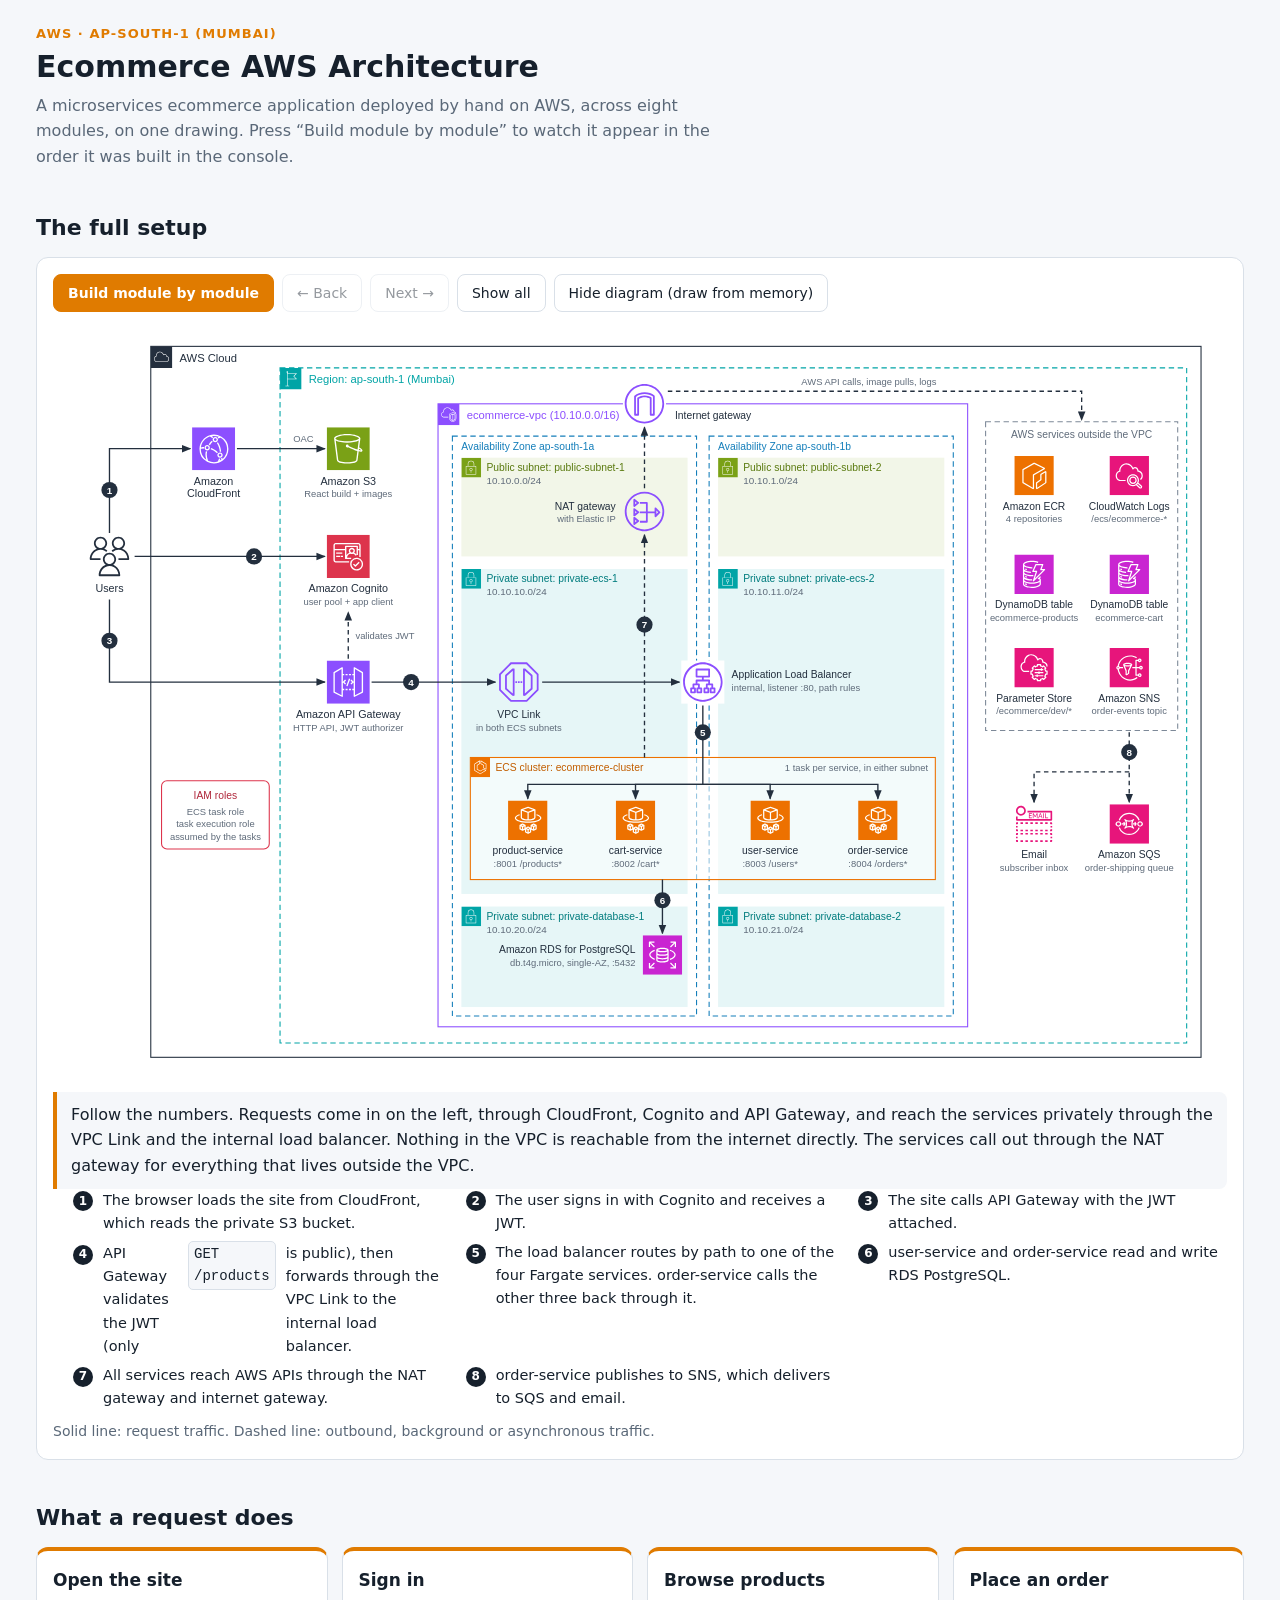
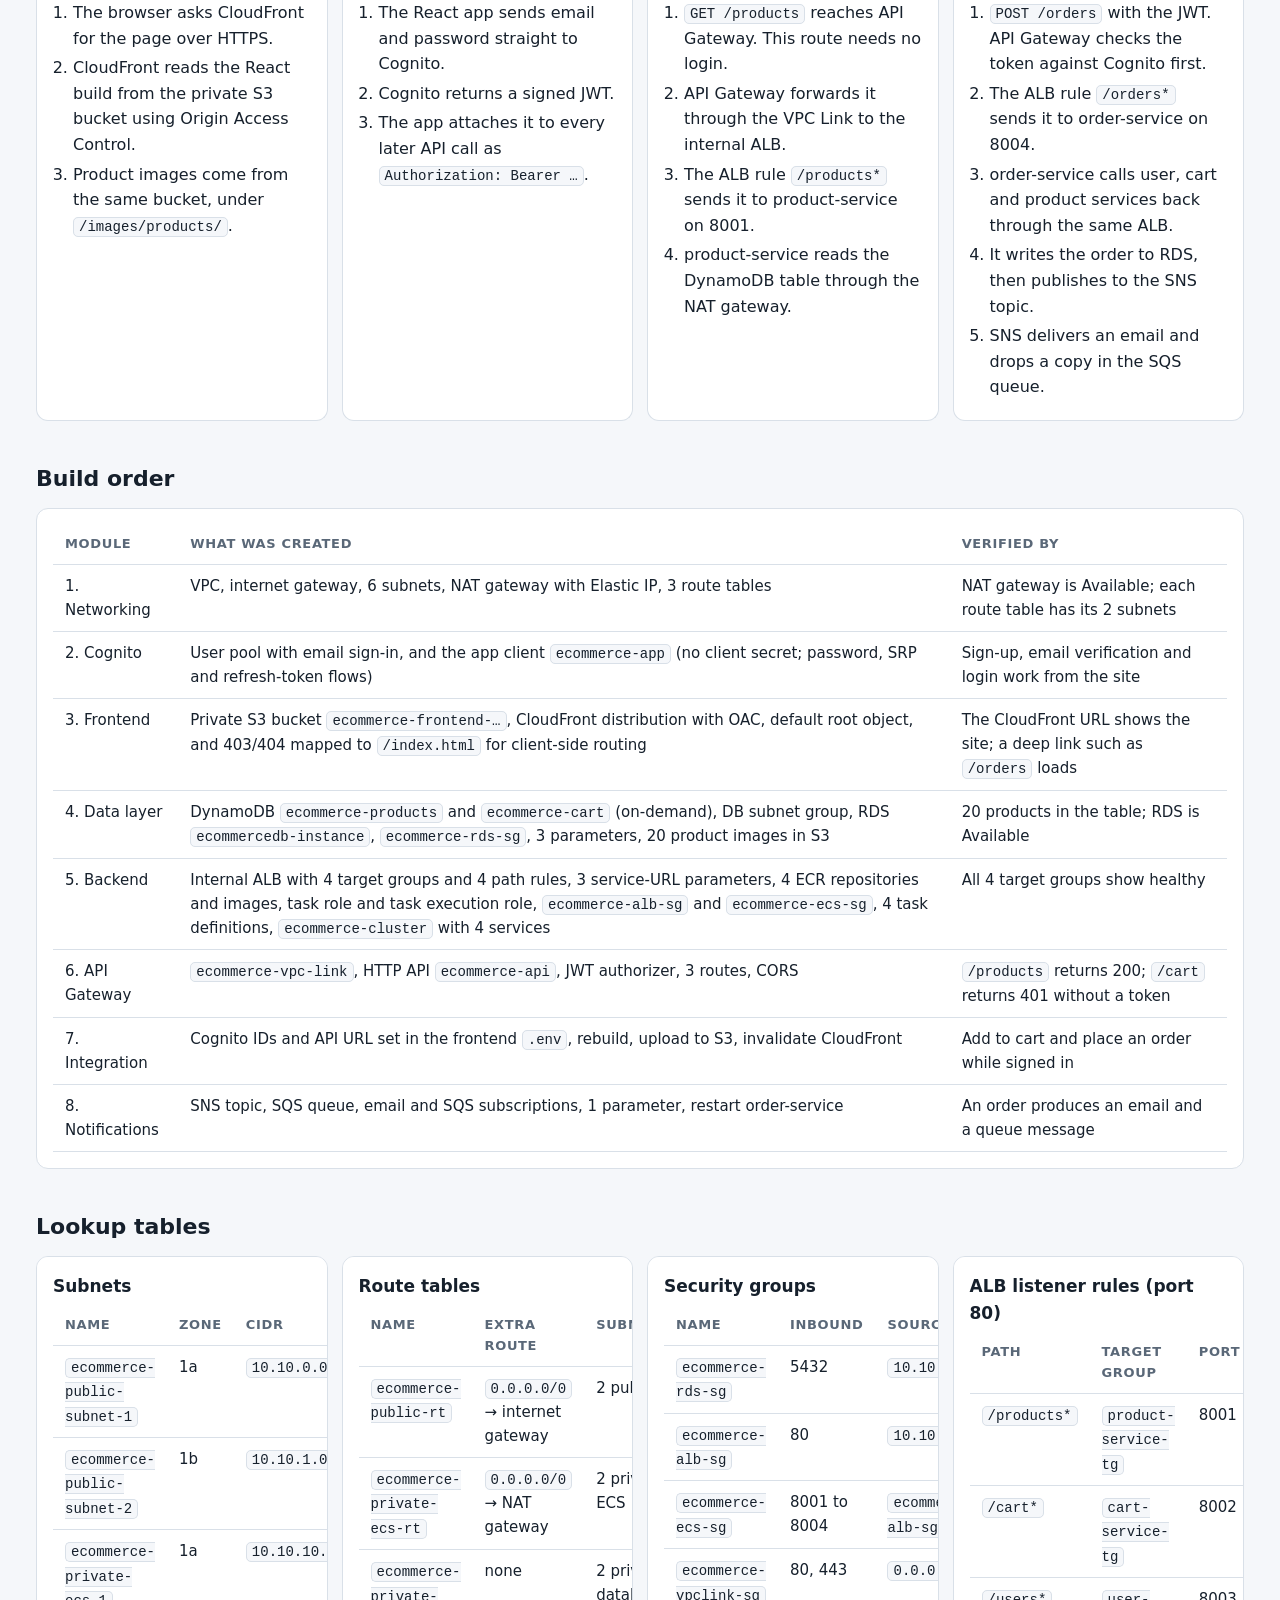
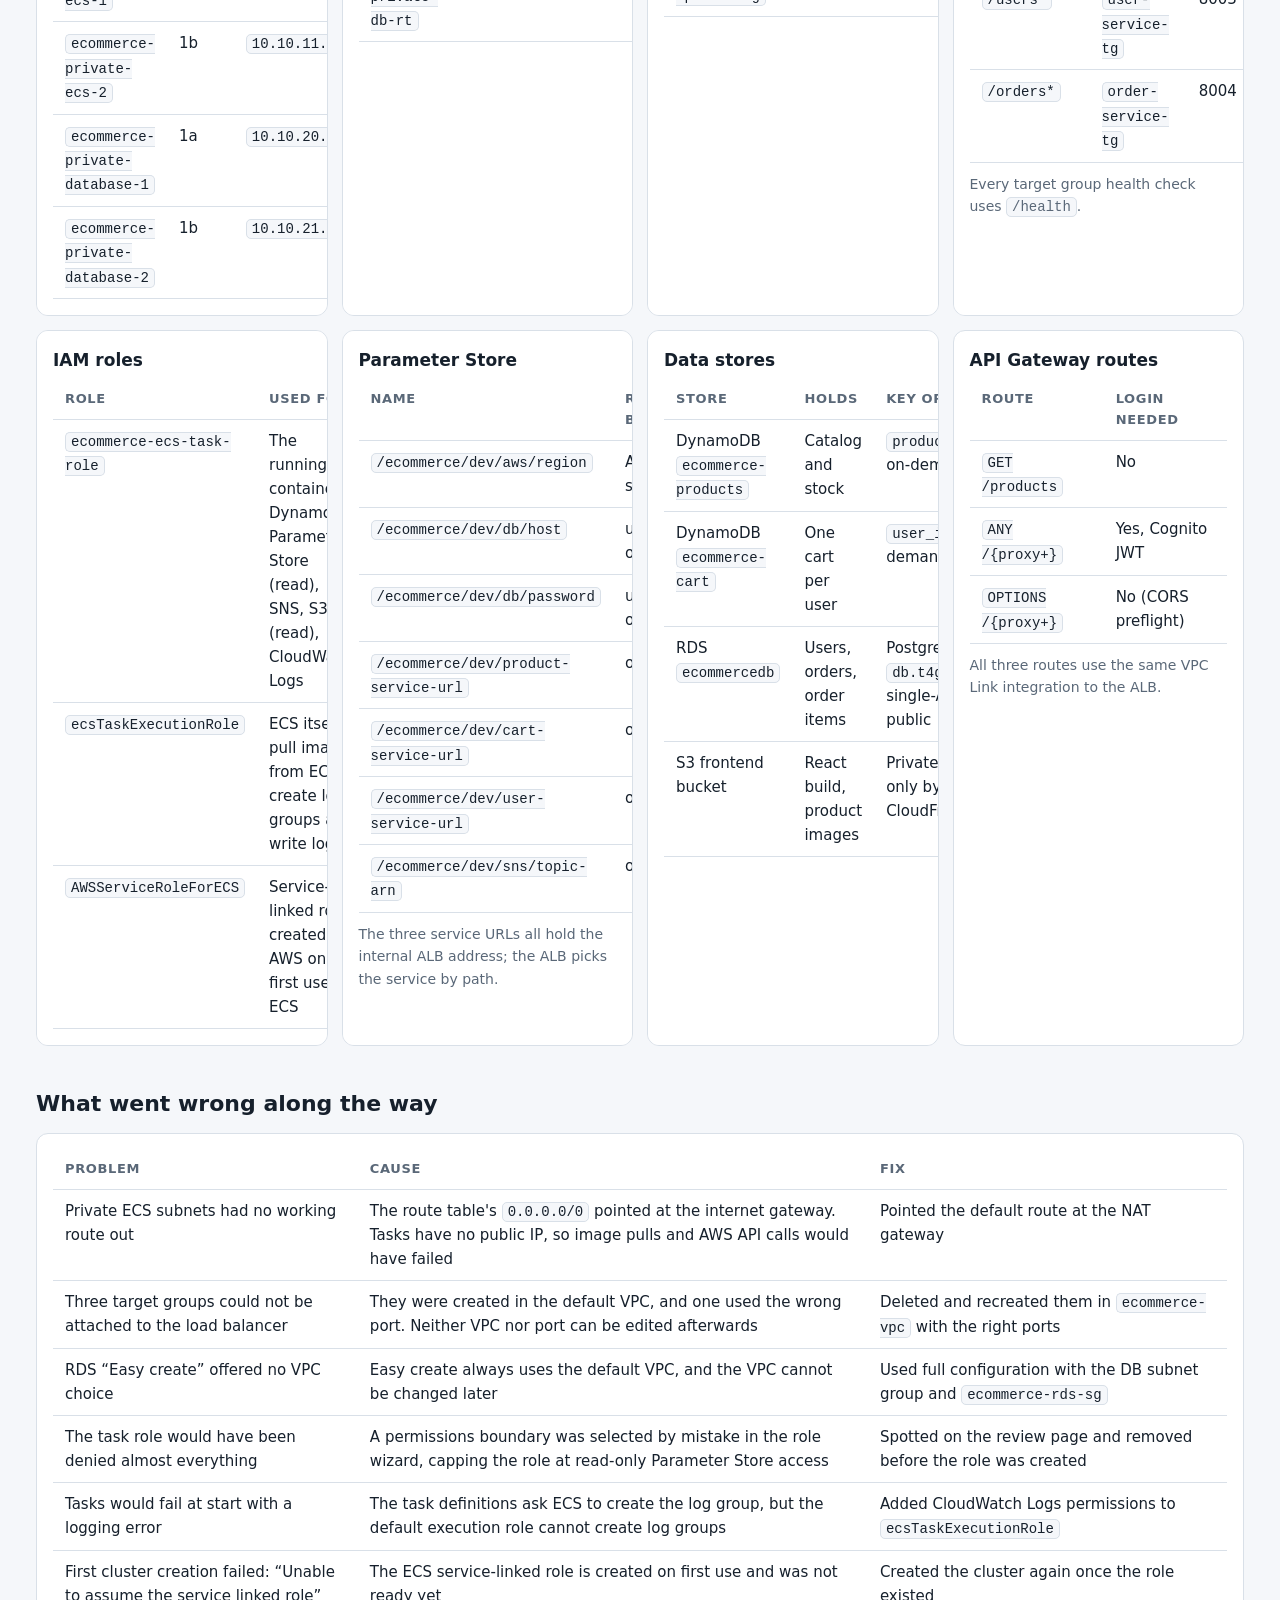
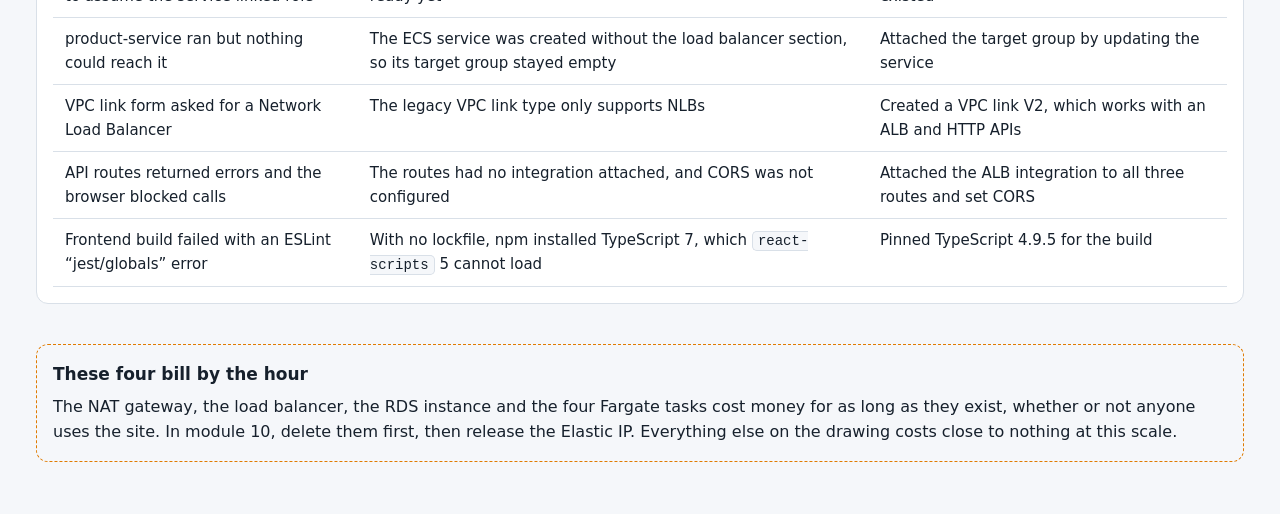
==== commit c54ef8eb: "Add deployment runbook, update architecture page, add screenshots - deployment-guide.html: step-by-s" ====
--- a/deployment/architecture.html
+++ b/deployment/architecture.html
@@ -70,9 +70,9 @@
 
 <main>
   <header>
-    <div class="tag">Let's Build on AWS · ap-south-1 (Mumbai)</div>
+    <div class="tag">AWS · ap-south-1 (Mumbai)</div>
     <h1>Ecommerce AWS Architecture</h1>
-    <p class="lead">Everything you will create by hand across modules 1 to 8, on one drawing. Press “Build module by module” to watch it appear in the same order you will build it in the console.</p>
+    <p class="lead">A microservices ecommerce application deployed by hand on AWS, across eight modules, on one drawing. Press “Build module by module” to watch it appear in the order it was built in the console.</p>
   </header>
 
   <h2>The full setup</h2>
@@ -86,7 +86,7 @@
       <span class="stepname" id="stepName"></span>
     </div>
     <div class="diagram-wrap">
-      <svg viewBox="0 0 1290 824" role="img" aria-label="Ecommerce architecture: users reach a React site through CloudFront and S3, sign in with Cognito, and call API Gateway, which goes through a VPC Link to an internal load balancer and four Fargate services in private subnets. The services use RDS PostgreSQL inside the VPC and reach DynamoDB, Parameter Store, ECR, CloudWatch and SNS through a NAT gateway.">
+      <svg viewBox="0 0 1290 824" role="img" aria-label="Ecommerce architecture: users reach a React site through CloudFront and S3, sign in with Cognito, and call API Gateway, which goes through a VPC Link to an internal load balancer and four Fargate services in private subnets. The services use RDS PostgreSQL inside the VPC and reach DynamoDB, Parameter Store, ECR, CloudWatch and SNS through a NAT gateway. The Fargate tasks assume two IAM roles.">
         <defs>
           <marker id="arr" viewBox="0 0 10 10" refX="9" refY="5" markerWidth="7" markerHeight="7" orient="auto-start-reverse"><path d="M0 1 L10 5 L0 9 z" fill="#232F3E"/></marker>
           <!-- Official AWS Architecture Icons (aws-icons 3.3.0) -->
@@ -169,7 +169,7 @@
           <text x="54" y="290" font-size="12" text-anchor="middle">Users</text>
           <use href="#i-cognito" x="296" y="226" width="48" height="48"/>
           <text x="320" y="290" font-size="12" text-anchor="middle">Amazon Cognito</text>
-          <text x="320" y="304" font-size="10.5" text-anchor="middle" class="mut">user pool: ecommerce-app</text>
+          <text x="320" y="304" font-size="10.5" text-anchor="middle" class="mut">user pool + app client</text>
           <line x1="82" y1="250" x2="294" y2="250" stroke="#232F3E" stroke-width="1.5" marker-end="url(#arr)"/>
           <circle cx="215" cy="250" r="9" fill="#232F3E"/><text x="215" y="254" font-size="11" font-weight="700" text-anchor="middle" style="fill:#fff">2</text>
         </g>
@@ -192,7 +192,7 @@
         <g data-step="4">
           <use href="#i-rds" x="648" y="672" width="44" height="44"/>
           <text x="640" y="692" font-size="11.5" text-anchor="end">Amazon RDS for PostgreSQL</text>
-          <text x="640" y="706" font-size="10.5" text-anchor="end" class="mut">ecommercedb, port 5432</text>
+          <text x="640" y="706" font-size="10.5" text-anchor="end" class="mut">db.t4g.micro, single-AZ, :5432</text>
 
           <rect x="1030" y="100" width="214" height="344" fill="none" stroke="#7D8998" stroke-width="1.2" stroke-dasharray="6 4"/>
           <text x="1137" y="118" font-size="11.5" text-anchor="middle" style="fill:#5F6B7A">AWS services outside the VPC</text>
@@ -246,12 +246,18 @@
           <circle cx="650" cy="326" r="9" fill="#232F3E"/><text x="650" y="330" font-size="11" font-weight="700" text-anchor="middle" style="fill:#fff">7</text>
           <text x="900" y="59" font-size="10.5" text-anchor="middle" class="mut">AWS API calls, image pulls, logs</text>
 
+          <rect x="112" y="500" width="120" height="76" rx="6" fill="#fff" stroke="#DD344C" stroke-width="1.2"/>
+          <text x="172" y="520" font-size="11.5" text-anchor="middle" style="fill:#B0283C">IAM roles</text>
+          <text x="172" y="538" font-size="10.5" text-anchor="middle" class="mut">ECS task role</text>
+          <text x="172" y="552" font-size="10.5" text-anchor="middle" class="mut">task execution role</text>
+          <text x="172" y="566" font-size="10.5" text-anchor="middle" class="mut">assumed by the tasks</text>
+
           <use href="#i-ecr" x="1062" y="138" width="44" height="44"/>
           <text x="1084" y="198" font-size="11.5" text-anchor="middle">Amazon ECR</text>
           <text x="1084" y="212" font-size="10.5" text-anchor="middle" class="mut">4 repositories</text>
           <use href="#i-cw" x="1168" y="138" width="44" height="44"/>
           <text x="1190" y="198" font-size="11.5" text-anchor="middle">CloudWatch Logs</text>
-          <text x="1190" y="212" font-size="10.5" text-anchor="middle" class="mut">/ecs/&lt;service&gt;</text>
+          <text x="1190" y="212" font-size="10.5" text-anchor="middle" class="mut">/ecs/ecommerce-*</text>
         </g>
 
         <!-- Module 6: API Gateway -->
@@ -352,14 +358,14 @@
   <h2>Build order</h2>
   <div class="card table-wrap">
     <table>
-      <tr><th>Module</th><th>You create</th><th>Check before moving on</th></tr>
+      <tr><th>Module</th><th>What was created</th><th>Verified by</th></tr>
       <tr><td>1. Networking</td><td>VPC, internet gateway, 6 subnets, NAT gateway with Elastic IP, 3 route tables</td><td>NAT gateway is Available; each route table has its 2 subnets</td></tr>
-      <tr><td>2. Cognito</td><td>User pool and app client, both named <code>ecommerce-app</code></td><td>You saved the user pool ID and client ID</td></tr>
-      <tr><td>3. Frontend</td><td>S3 bucket <code>ecommerce-frontend-…</code>, CloudFront distribution with OAC</td><td>The CloudFront URL shows the site and login works</td></tr>
-      <tr><td>4. Data layer</td><td>DynamoDB <code>ecommerce-products</code> and <code>ecommerce-cart</code>, RDS <code>ecommercedb-instance</code>, <code>ecommerce-rds-sg</code>, 3 parameters</td><td>20 products in the table; RDS is Available</td></tr>
-      <tr><td>5. Backend</td><td>Internal ALB with 4 target groups, 3 service-URL parameters, 4 ECR repositories and images, task role, <code>ecommerce-alb-sg</code> and <code>ecommerce-ecs-sg</code>, <code>ecommerce-cluster</code> with 4 services</td><td>All 4 target groups show healthy</td></tr>
+      <tr><td>2. Cognito</td><td>User pool with email sign-in, and the app client <code>ecommerce-app</code> (no client secret; password, SRP and refresh-token flows)</td><td>Sign-up, email verification and login work from the site</td></tr>
+      <tr><td>3. Frontend</td><td>Private S3 bucket <code>ecommerce-frontend-…</code>, CloudFront distribution with OAC, default root object, and 403/404 mapped to <code>/index.html</code> for client-side routing</td><td>The CloudFront URL shows the site; a deep link such as <code>/orders</code> loads</td></tr>
+      <tr><td>4. Data layer</td><td>DynamoDB <code>ecommerce-products</code> and <code>ecommerce-cart</code> (on-demand), DB subnet group, RDS <code>ecommercedb-instance</code>, <code>ecommerce-rds-sg</code>, 3 parameters, 20 product images in S3</td><td>20 products in the table; RDS is Available</td></tr>
+      <tr><td>5. Backend</td><td>Internal ALB with 4 target groups and 4 path rules, 3 service-URL parameters, 4 ECR repositories and images, task role and task execution role, <code>ecommerce-alb-sg</code> and <code>ecommerce-ecs-sg</code>, 4 task definitions, <code>ecommerce-cluster</code> with 4 services</td><td>All 4 target groups show healthy</td></tr>
       <tr><td>6. API Gateway</td><td><code>ecommerce-vpc-link</code>, HTTP API <code>ecommerce-api</code>, JWT authorizer, 3 routes, CORS</td><td><code>/products</code> returns 200; <code>/cart</code> returns 401 without a token</td></tr>
-      <tr><td>7. Integration</td><td>Fill in <code>aws-config.js</code>, rebuild, upload to S3, invalidate CloudFront</td><td>You can add to cart and place an order</td></tr>
+      <tr><td>7. Integration</td><td>Cognito IDs and API URL set in the frontend <code>.env</code>, rebuild, upload to S3, invalidate CloudFront</td><td>Add to cart and place an order while signed in</td></tr>
       <tr><td>8. Notifications</td><td>SNS topic, SQS queue, email and SQS subscriptions, 1 parameter, restart order-service</td><td>An order produces an email and a queue message</td></tr>
     </table>
   </div>
@@ -409,6 +415,39 @@
       <p style="margin:10px 0 0;color:var(--muted);font-size:14px">Every target group health check uses <code>/health</code>.</p>
     </div>
     <div class="card table-wrap">
+      <h3>IAM roles</h3>
+      <table>
+        <tr><th>Role</th><th>Used for</th></tr>
+        <tr><td><code>ecommerce-ecs-task-role</code></td><td>The running containers: DynamoDB, Parameter Store (read), SNS, S3 (read), CloudWatch Logs</td></tr>
+        <tr><td><code>ecsTaskExecutionRole</code></td><td>ECS itself: pull images from ECR, create log groups and write logs</td></tr>
+        <tr><td><code>AWSServiceRoleForECS</code></td><td>Service-linked role, created by AWS on first use of ECS</td></tr>
+      </table>
+    </div>
+    <div class="card table-wrap">
+      <h3>Parameter Store</h3>
+      <table>
+        <tr><th>Name</th><th>Read by</th></tr>
+        <tr><td><code>/ecommerce/dev/aws/region</code></td><td>All services</td></tr>
+        <tr><td><code>/ecommerce/dev/db/host</code></td><td>user, order</td></tr>
+        <tr><td><code>/ecommerce/dev/db/password</code></td><td>user, order</td></tr>
+        <tr><td><code>/ecommerce/dev/product-service-url</code></td><td>order</td></tr>
+        <tr><td><code>/ecommerce/dev/cart-service-url</code></td><td>order</td></tr>
+        <tr><td><code>/ecommerce/dev/user-service-url</code></td><td>order</td></tr>
+        <tr><td><code>/ecommerce/dev/sns/topic-arn</code></td><td>order</td></tr>
+      </table>
+      <p style="margin:10px 0 0;color:var(--muted);font-size:14px">The three service URLs all hold the internal ALB address; the ALB picks the service by path.</p>
+    </div>
+    <div class="card table-wrap">
+      <h3>Data stores</h3>
+      <table>
+        <tr><th>Store</th><th>Holds</th><th>Key or setup</th></tr>
+        <tr><td>DynamoDB <code>ecommerce-products</code></td><td>Catalog and stock</td><td><code>product_id</code>, on-demand</td></tr>
+        <tr><td>DynamoDB <code>ecommerce-cart</code></td><td>One cart per user</td><td><code>user_id</code>, on-demand</td></tr>
+        <tr><td>RDS <code>ecommercedb</code></td><td>Users, orders, order items</td><td>PostgreSQL, <code>db.t4g.micro</code>, single-AZ, not public</td></tr>
+        <tr><td>S3 frontend bucket</td><td>React build, product images</td><td>Private, read only by CloudFront</td></tr>
+      </table>
+    </div>
+    <div class="card table-wrap">
       <h3>API Gateway routes</h3>
       <table>
         <tr><th>Route</th><th>Login needed</th></tr>
@@ -418,6 +457,23 @@
       </table>
       <p style="margin:10px 0 0;color:var(--muted);font-size:14px">All three routes use the same VPC Link integration to the ALB.</p>
     </div>
+  </div>
+
+  <h2>What went wrong along the way</h2>
+  <div class="card table-wrap">
+    <table>
+      <tr><th>Problem</th><th>Cause</th><th>Fix</th></tr>
+      <tr><td>Private ECS subnets had no working route out</td><td>The route table's <code>0.0.0.0/0</code> pointed at the internet gateway. Tasks have no public IP, so image pulls and AWS API calls would have failed</td><td>Pointed the default route at the NAT gateway</td></tr>
+      <tr><td>Three target groups could not be attached to the load balancer</td><td>They were created in the default VPC, and one used the wrong port. Neither VPC nor port can be edited afterwards</td><td>Deleted and recreated them in <code>ecommerce-vpc</code> with the right ports</td></tr>
+      <tr><td>RDS “Easy create” offered no VPC choice</td><td>Easy create always uses the default VPC, and the VPC cannot be changed later</td><td>Used full configuration with the DB subnet group and <code>ecommerce-rds-sg</code></td></tr>
+      <tr><td>The task role would have been denied almost everything</td><td>A permissions boundary was selected by mistake in the role wizard, capping the role at read-only Parameter Store access</td><td>Spotted on the review page and removed before the role was created</td></tr>
+      <tr><td>Tasks would fail at start with a logging error</td><td>The task definitions ask ECS to create the log group, but the default execution role cannot create log groups</td><td>Added CloudWatch Logs permissions to <code>ecsTaskExecutionRole</code></td></tr>
+      <tr><td>First cluster creation failed: “Unable to assume the service linked role”</td><td>The ECS service-linked role is created on first use and was not ready yet</td><td>Created the cluster again once the role existed</td></tr>
+      <tr><td>product-service ran but nothing could reach it</td><td>The ECS service was created without the load balancer section, so its target group stayed empty</td><td>Attached the target group by updating the service</td></tr>
+      <tr><td>VPC link form asked for a Network Load Balancer</td><td>The legacy VPC link type only supports NLBs</td><td>Created a VPC link V2, which works with an ALB and HTTP APIs</td></tr>
+      <tr><td>API routes returned errors and the browser blocked calls</td><td>The routes had no integration attached, and CORS was not configured</td><td>Attached the ALB integration to all three routes and set CORS</td></tr>
+      <tr><td>Frontend build failed with an ESLint “jest/globals” error</td><td>With no lockfile, npm installed TypeScript 7, which <code>react-scripts</code> 5 cannot load</td><td>Pinned TypeScript 4.9.5 for the build</td></tr>
+    </table>
   </div>
 
   <div class="next">
@@ -433,9 +489,9 @@
     "<b>Module 2, Cognito.</b> A user pool holds the accounts. The browser talks to Cognito directly to sign up and sign in, and gets back a signed JWT. Nothing in the VPC is involved.",
     "<b>Module 3, frontend.</b> A private S3 bucket holds the React build. CloudFront is the only thing allowed to read it, through Origin Access Control, and serves it over HTTPS. Login can already be tested at this point.",
     "<b>Module 4, data layer.</b> Two DynamoDB tables for products and carts, one RDS PostgreSQL instance in database subnet 1 for users and orders, and Parameter Store entries holding the region, database host and password. The RDS security group accepts 5432 only from inside the VPC.",
-    "<b>Module 5, backend.</b> Four container images go to ECR and run as Fargate tasks in the private ECS subnets. Fargate decides which of the two subnets each task lands in. An internal load balancer routes by path to the right service. The tasks reach ECR, CloudWatch, Parameter Store and DynamoDB through the NAT gateway, and RDS directly. order-service also calls the other three services back through the same load balancer.",
+    "<b>Module 5, backend.</b> Four container images go to ECR and run as Fargate tasks in the private ECS subnets. Each task assumes a task role for its AWS calls, and ECS uses a task execution role to pull the image and write logs. Fargate decides which of the two subnets each task lands in. An internal load balancer routes by path to the right service. The tasks reach ECR, CloudWatch, Parameter Store and DynamoDB through the NAT gateway, and RDS directly. order-service also calls the other three services back through the same load balancer.",
     "<b>Module 6, API Gateway.</b> The load balancer is internal, so API Gateway is the public front door. It checks the JWT against Cognito, then passes the request through the VPC Link, which places it inside the private ECS subnets and on to the ALB.",
-    "<b>Module 7, integration.</b> The Cognito IDs and the API Gateway URL go into <code>aws-config.js</code>, and the rebuilt site is uploaded to S3. From now on the browser sends API calls with the JWT attached, and the whole request path is connected.",
+    "<b>Module 7, integration.</b> The Cognito IDs and the API Gateway URL go into the frontend <code>.env</code> file, and the rebuilt site is uploaded to S3. From now on the browser sends API calls with the JWT attached, and the whole request path is connected.",
     "<b>Module 8, notifications.</b> order-service publishes each new order to an SNS topic. SNS fans it out to an email subscription and to an SQS queue that stands in for a shipping system. order-service reaches SNS through the NAT gateway like every other AWS API call."
   ];
   const NAMES = [null, "Networking", "Cognito", "Frontend", "Data layer", "Backend", "API Gateway", "Integration", "Notifications"];
